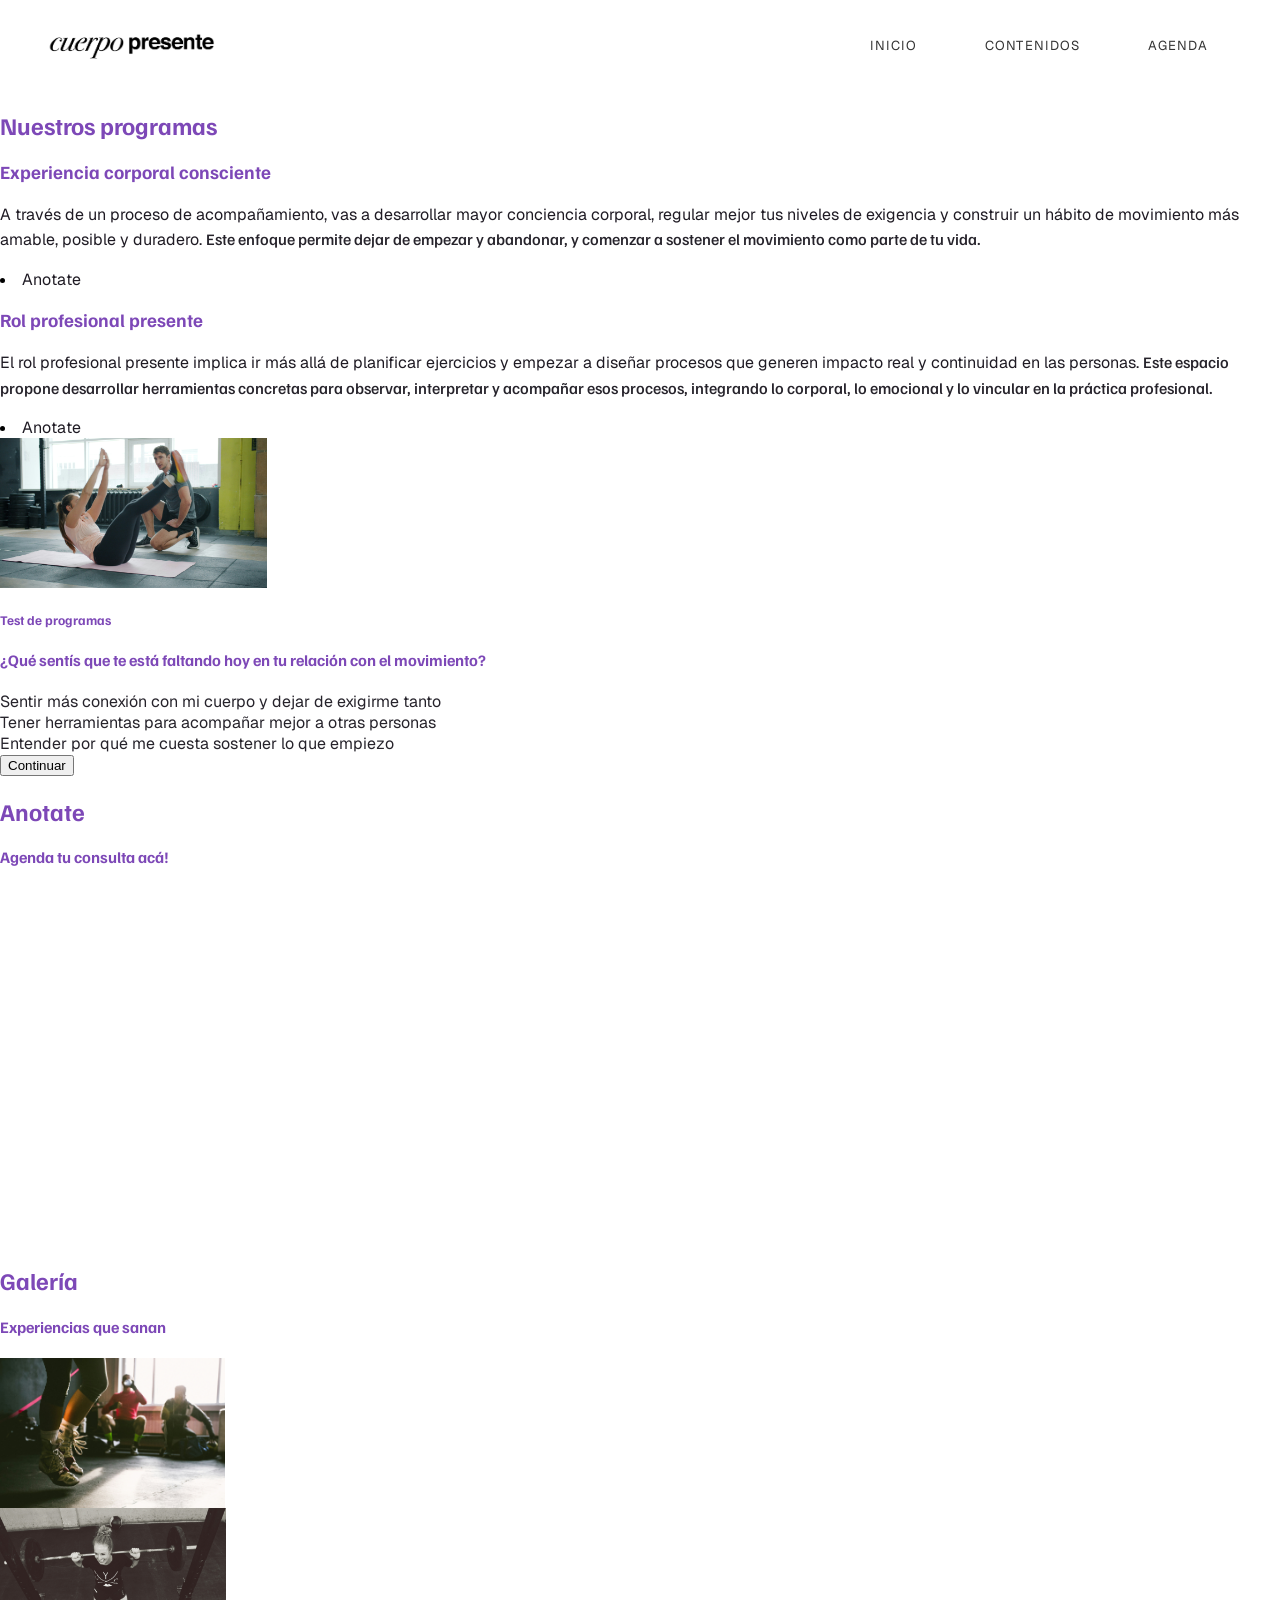
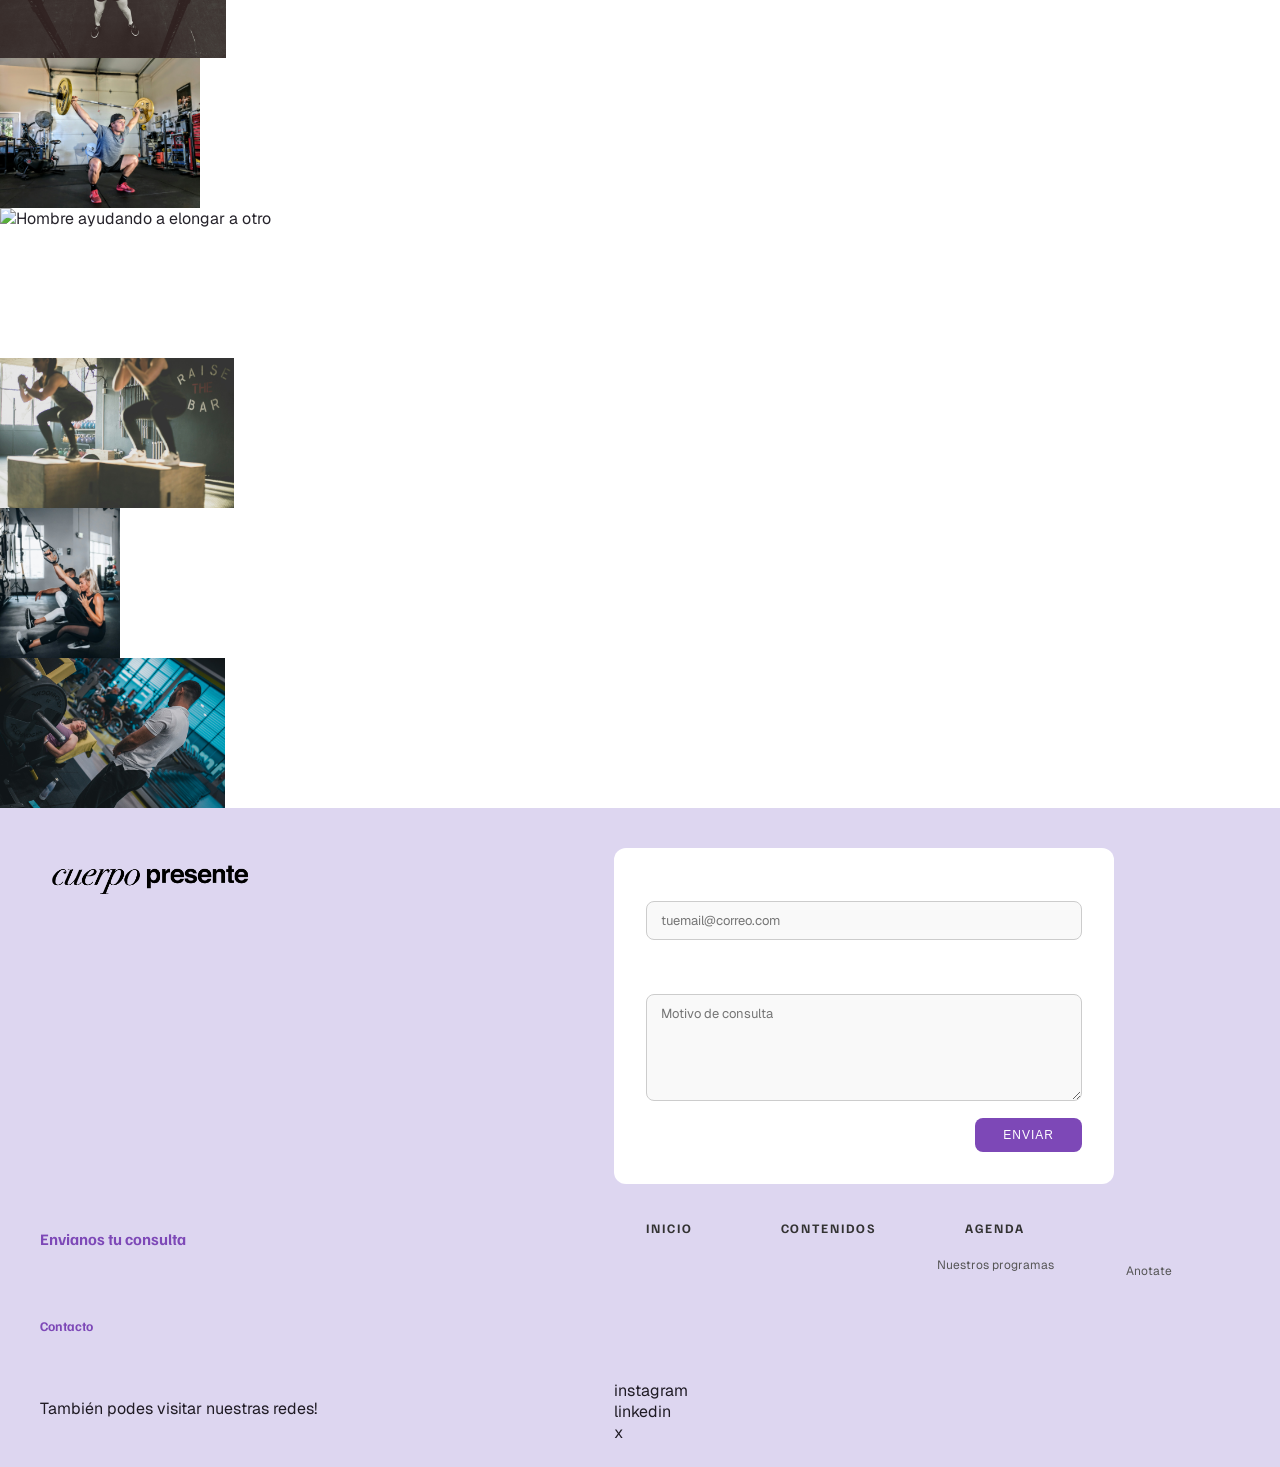
==== agenda/indexagenda.html @ 2f10126d "Update indexagenda.html" ====
<!DOCTYPE html>
<html lang="es">
 <head>
            <meta charset = "UTF-8">
            <title>cuerpo presente</title>
              <link rel="stylesheet" href="../estilos.css">
              <meta name="viewport" content="width=device-width, initial-scale=1" />
          </head>
<body>
   <header>
                 <div id="logo"> 
              <a href="../index.html"><img src="../img/logocuerpo-01.png" width="auto" height="50"  alt="logo cuerpo presente"> </a>
                   </div>
            <nav>
                <ul>
                <li> <a href= "../index.html"> Inicio </a></li>
                <li> <a href= "../nosotros/indexnosotros.html"> Contenidos</a></li>
                <li><a id="archivocarpeta" href= "indexagenda.html"> Agenda</a></li>
                    </ul>
                </nav> 
    </header> 
    <main>
    
        <section id="programas">
        <h2> Nuestros programas </h2>
        <h3> Experiencia corporal consciente </h3>
 
        <p> A través de un proceso de acompañamiento, vas a desarrollar mayor conciencia corporal, regular mejor tus niveles de exigencia y construir un hábito de movimiento más amable, posible y duradero.
         <strong> Este enfoque permite dejar de empezar y abandonar, y comenzar a sostener el movimiento como parte de tu vida.</strong></p>
          <li> <a href="#anotate"> Anotate </a></li>
        </section>
        <h3> Rol profesional presente</h3>
        <p> El rol profesional presente implica ir más allá de planificar ejercicios y empezar a diseñar procesos que generen impacto real y continuidad en las personas. <strong> Este espacio propone desarrollar herramientas concretas para observar, interpretar y acompañar esos procesos, integrando lo corporal, lo emocional y lo vincular en la práctica profesional.</strong>
        </p>
        <section>
          <li> <a href="#anotate"> Anotate</a></li>
        </section>
     
      <img src="../img/vitaly-gariev-TbcntdBk5b8-unsplash.jpg" width="auto" height="150" alt="imagen mujer haciendo ejercicio con un coach personal">
      
<h5> Test de programas</h5>
   
  <h4 id="pregunta"> ¿Qué sentís que te está faltando hoy en tu relación con el movimiento?  </h4>
  <div id="opciones">
   <ul>
     <li> Sentir más conexión con mi cuerpo y dejar de exigirme tanto </li>
     <li> Tener herramientas para acompañar mejor a otras personas </li>
     <li> Entender por qué me cuesta sostener lo que empiezo </li>
    </ul>
    <button id="btn" submit="siguiente()"> Continuar </button>
  </div>

     <div id="anotate">
     <h2> Anotate </h2> 
     <h4> Agenda tu consulta acá! </h4>
      <iframe data-testid="embed-iframe" style="border-radius:12px" src="https://calendly.com/juliana-bernaschina-comunidad/30min" width="100%" height="352" frameBorder="0" allowfullscreen="" allow="autoplay; clipboard-write; encrypted-media; fullscreen; picture-in-picture" loading="lazy"></iframe>
   </section>
      <h2> Galería</h2>
      <h4> Experiencias que sanan </h4>
     <ul>
    <li>  <img src="../img/dylan-nolte-ITDjGji__6Y-unsplash.jpg" width="auto" height="150" alt ="Persona saltando la soga"> </li>
     <li> <img src="../img/lucy-dunne-XqAhTH3EBnw-unsplash.jpg" width="auto" height="150" alt ="Mujer contenta levantando peso"></li>
     <li> <img src="../img/sam-sabourin-PiFA6HIAfBA-unsplash.jpg" width="auto" height="150" alt ="Hombre haciendo sentadilla con barra"></li>
     <li> <img src="../img/annie-spratt-bbbbAoa8lHY-unsplash.jpg" width="auto" height="150" alt ="Hombre ayudando a elongar a otro"></li>
     <li> <img src="../img/WhatsApp Image 2026-03-31 at 18.17.50.jpeg" width="auto" height="150" alt ="Dos personas haciendo sentadilla"></li>
     <li> <img src="../img/WhatsApp Image 2026-03-31 at 18.17.51.jpeg" width="auto" height="150" alt ="Dos personas haciendo sentadilla a una pierna"></li>
     <li> <img src="../img/WhatsApp Image 2026-03-31 at 18.18.43.jpeg" width="auto" height="150" alt ="Entrenador hablando con persona mientras entrena"></li>
     </ul>
     </main>
    <footer>

   <a href="../index.html">  <img src="../img/logocuerpo-01.png" width="auto" height="150" alt="logo"> </a>
            <h4> Envianos tu consulta</h4>
         <form action="https://formspree.io/f/{YOUR_FORM_ID}" method="POST" novalidate>
  <label for="email"></label> <br>
  <input type="email" id="email" name="email" placeholder="tuemail@correo.com" required><br><br>

  <label for="message"></label> <br>
  <textarea id="message" name="message" rows="5" placeholder="Motivo de consulta" required></textarea>

  <button type="submit">Enviar</button>
</form>
            <h5> Contacto</h5> <p> También podes visitar nuestras redes!</p>
         <ul> 
         <li> <a href="https://www.instagram.com/cuerpopresente_/" target="_blank"> instagram </a></li>
         <li> <a href="https://www.instagram.com/cuerpopresente_/" target="_blank"> linkedin </a></li>
         <li> <a href="https://www.instagram.com/cuerpopresente_/" target="_blank"> x </a></li>
         </ul>
         <nav id="footer">
            <ul> 
                <li> <a href="../index.html"> Inicio </a>
                </li>
                <li><a href="../nosotros/indexnosotros.html"> Contenidos  </a>
              </li>
                 <li> <a href="indexagenda.html"> Agenda </a>
                <ul> 
                    <li><a href="#programas">  Nuestros programas </li>
                    <li> <a href="#anotate">  Anotate  </li>
                </ul></li>
            </ul>
          </nav>
        </footer>        
</body>
</html>
---- estilos.css ----
/* fuentes */
@import url('https://fonts.googleapis.com/css2?family=Familjen+Grotesk:ital,wght@0,400..700;1,400..700&family=Geist:wght@100..900&display=swap');
 
/* ============================================
   ESTILOS BASE (se aplican a todas las pantallas)
============================================ */
* {
    box-sizing: border-box;
}
 
body {
    margin: 0;
    padding: 0;
    font-family: "Geist", sans-serif;
}
 
p {
    color: rgb(31, 27, 36);
    font-family: "Geist", sans-serif;
    line-height: 1.6;
}
 
a {
    color: rgb(31, 27, 36);
    text-decoration: none;
    font-family: "Geist", sans-serif;
}
 
ul {
    color: rgb(38, 35, 43);
    list-style: none;
    padding: 0;
    margin: 0;
}
 
h1, h2, h3, h4, h5, h6 {
    color: rgb(125, 72, 183);
    font-family: "Familjen Grotesk", sans-serif;
}
 
em {
    font-style: normal;
    box-shadow: inset 0 -0.5em 0 0 rgba(139, 238, 179, 1);
}
 
strong {
    font-weight: 500;
    font-family: "Familjen Grotesk", sans-serif;
    color: rgb(38, 35, 43);
}
 
.destacado {
    font-style: oblique;
}
 
.subrayado {
    box-shadow: inset 0 -0.5em 0 0 rgba(139, 238, 179, 1);
}
 
img {
    max-width: 100%;
    display: block;
}
 
/* ============================================
   HEADER (mobile / base)
============================================ */
header {
    display: flex;
    align-items: center;
    justify-content: space-between;
    padding: 16px 20px;
    background: #fff;
}
 
#logo {
    display: flex;
    align-items: center;
}
 
#logo img {
    height: 40px;
    width: auto;
}
 
nav ul {
    display: flex;
    list-style: none;
    margin: 0;
    padding: 0;
    gap: 4px;
}
 
nav ul li a {
    display: block;
    padding: 10px 14px;
    font-size: 12px;
    letter-spacing: 0.08em;
    text-transform: uppercase;
    color: #333;
    white-space: nowrap;
}
 
nav ul li a:hover {
    color: #666;
}
 nav ul li a.actual {
    background-color: rgba(139, 238, 197, 1);
    border-radius: 8px;
    color: #054035;
    font-weight: 500;
}
 
/* ============================================
   HOME (mobile / base)
============================================ */
 
/* Movimiento consciente */
#movimiento h1 {
    background-color: #ddd6f0;
    color: #927aaa;
    font-size: 28px;
    font-weight: 900;
    text-transform: uppercase;
    margin: 0;
    padding: 16px 20px;
    line-height: 1;
}
 
.mov-contenido {
    display: flex;
    flex-direction: column;
}
 
#imagenmov {
    width: 100%;
    height: auto;
    object-fit: cover;
    filter: grayscale(100%);
}
 
.mov-texto {
    padding: 24px 20px;
    display: flex;
    flex-direction: column;
    justify-content: center;
    gap: 12px;
}
 
#movimiento h2 {
    font-size: 18px;
    font-weight: 900;
    text-transform: uppercase;
    margin: 0;
    color: #1a1a1a;
}
 
#movimiento em {
    box-shadow: inset 0 -0.5em 0 0 #8beec5;
}
 
#movimiento a {
    display: inline-block;
    background-color: #7de8c8;
    color: #000;
    font-size: 12px;
    text-transform: uppercase;
    padding: 12px 24px;
    border-radius: 12px;
    align-self: flex-start;
    letter-spacing: 0.08em;
}
 
/* Nuestros enfoques */
#nuestros {
    background-color: #d8d0e8;
}
 
#nuestros h2 {
    background-color: #c2ecd9;
    color: #5abf9a;
    font-size: 32px;
    font-weight: 900;
    text-transform: uppercase;
    margin: 0;
    padding: 14px 20px;
    line-height: 1;
}
 
.enfoque {
    padding: 20px;
}
 
.enfoque h3 {
    font-size: 18px;
    font-weight: 900;
    text-transform: uppercase;
    color: #111;
    margin: 0 0 12px;
}
 
.enfoque p {
    font-size: 14px;
    color: #222;
    margin: 0;
    line-height: 1.6;
}
 
#nuestros em {
    box-shadow: inset 0 -0.5em 0 0 rgba(139, 238, 179, 1);
}
 
/* Recursos */
#recursos {
    background-color: #dff0e8;
    padding: 0;
}
 
.recursos-lista {
    padding: 24px 20px;
}
 
#recursos h2 {
    color: #5abf9a;
    font-size: 28px;
    font-weight: 900;
    text-transform: uppercase;
    margin: 0 0 16px;
}
 
.recurso-item {
    padding: 12px 0;
    border-top: 1px solid #b8d9cb;
}
 
.recurso-item:first-of-type {
    border-top: none;
}
 
.recurso-item h3 {
    font-weight: 900;
    text-transform: uppercase;
    font-size: 14px;
    color: #111;
    margin: 0 0 6px;
}
 
.recurso-item p {
    font-size: 13px;
    color: #333;
    margin: 0;
    line-height: 1.5;
}
 
#recursos a {
    display: block;
    text-align: center;
    padding: 12px 20px;
    border: 2px solid #333;
    color: #333;
    font-weight: bold;
    font-size: 12px;
    letter-spacing: 0.08em;
    text-transform: uppercase;
    margin-top: 20px;
    background: #fff;
    border-radius: 4px;
}
 
#recursosimagen {
    width: 100%;
    height: 250px;
    object-fit: cover;
    filter: grayscale(100%);
}
 
/* Testimonios */
#testimonios {
    background-color: #ddd6f0;
    padding: 28px 20px;
    display: flex;
    flex-direction: column;
    gap: 14px;
}
 
#testimonios h2 {
    font-size: 24px;
    font-weight: 900;
    color: #6b5fa6;
    margin: 0;
    text-transform: uppercase;
}
 
.testimonios-intro {
    color: #666;
    margin: 0 0 12px;
    font-size: 14px;
}
 
.testimonio {
    background: #fff;
    border-radius: 16px;
    padding: 22px;
}
 
.testimonio .cita {
    font-size: 14px;
    color: #333;
    margin: 0 0 16px;
}
 
.testimonio img {
    width: auto;
    height: 40px;
    display: inline-block;
    margin-bottom: 6px;
}
 
.testimonio .autor {
    font-size: 13px;
    color: #111;
    font-weight: 600;
    margin: 6px 0 0;
}
 
.testimonio .curso {
    font-size: 12px;
    color: #777;
    margin: 2px 0 0;
}
 
/* Frase */
#frase {
    padding: 50px 24px;
    text-align: center;
    background: #fff;
}
 
#frase p {
    font-size: 18px;
    font-weight: 700;
    font-family: "Familjen Grotesk", sans-serif;
    color: #1a1a1a;
    line-height: 1.4;
    max-width: 700px;
    margin: 0 auto;
    text-transform: uppercase;
}
 
#frase em {
    box-shadow: inset 0 -0.5em 0 0 rgba(139, 238, 197, 1);
}
 
/* ============================================
   NOSOTROS (mobile / base)
============================================ */
 
/* Título */
#titulo {
    background-color: rgba(149, 122, 170, 1);
    padding: 14px 20px;
}
 
#titulo h1 {
    color: rgba(222, 213, 232, 1);
    font-size: 28px;
    font-weight: 900;
    text-transform: uppercase;
    margin: 0;
    line-height: 1;
}
 
/* Entendé */
#entende {
    background-color: rgba(222, 213, 232, 1);
    display: flex;
    flex-direction: column;
}
 
#intro {
    padding: 24px 20px;
    display: flex;
    flex-direction: column;
    gap: 8px;
}
 
#intro h2 {
    color: #927aaa;
    text-transform: uppercase;
    font-size: 20px;
    font-weight: 900;
    margin: 0;
}
 
#intro h3 {
    color: #927aaa;
    text-transform: uppercase;
    font-style: italic;
    font-weight: 400;
    font-size: 14px;
    margin: 0 0 12px;
}
 
#intro p {
    font-size: 13px;
    color: #333;
    line-height: 1.6;
    margin: 0;
}
 
#entende img {
    width: 100%;
    height: 220px;
    object-fit: cover;
    filter: grayscale(100%);
}
 
/* Frase movimiento */
#frasemovimiento {
    padding: 32px 24px;
    text-align: center;
    background: #fff;
}
 
#frasemovimiento p {
    font-size: 16px;
    font-weight: 700;
    font-family: "Familjen Grotesk", sans-serif;
    color: #1a1a1a;
    line-height: 1.4;
    max-width: 700px;
    margin: 0 auto;
    text-transform: uppercase;
}
 
/* Nuestra formación */
#formacion h2 {
    background-color: rgba(146, 202, 183, 1);
    color: rgba(198, 234, 222, 1);
    font-size: 28px;
    font-weight: 900;
    text-transform: uppercase;
    margin: 0;
    padding: 14px 20px;
    line-height: 1;
}
 
.formacion-imagen {
    position: relative;
}
 
.formacion-imagen img {
    width: 100%;
    height: 220px;
    object-fit: cover;
    filter: grayscale(100%);
}
 
.frase-overlay {
    position: absolute;
    bottom: 16px;
    left: 16px;
    right: 16px;
    color: #fff;
    font-size: 13px;
    font-family: "Geist", sans-serif;
    font-weight: 500;
    text-transform: uppercase;
    margin: 0;
}
 
.formacion-cols {
    display: flex;
    flex-direction: column;
}
 
.formacion-cols .col {
    padding: 24px 20px;
    border-bottom: 1px solid #b0a8c4;
}
 
.formacion-cols .col:last-child {
    border-bottom: none;
}
 
.formacion-cols h3 {
    text-transform: uppercase;
    color: #111;
    font-size: 18px;
    font-weight: 900;
    margin: 0 0 12px;
}
 
.formacion-cols p {
    font-size: 13px;
    color: #222;
    margin: 0 0 10px;
    line-height: 1.6;
}
 
/* Contenidos */
#contenidos h2 {
    background-color: #ddd6f0;
    color: #927aaa;
    font-size: 28px;
    font-weight: 900;
    text-transform: uppercase;
    margin: 0;
    padding: 14px 20px;
    line-height: 1;
}
 
.contenidos-row {
    display: flex;
    flex-direction: column;
}
 
.contenidos-row > img {
    width: 100%;
    height: 240px;
    object-fit: cover;
    filter: grayscale(100%);
}
 
.acordeones {
    padding: 16px 20px;
    background: #fff;
}
 
details {
    border-bottom: 1px solid #ddd;
    padding: 16px 0;
}
 
summary {
    font-family: "Familjen Grotesk", sans-serif;
    font-size: 16px;
    font-weight: 700;
    color: #333;
    cursor: pointer;
    list-style: none;
    display: flex;
    justify-content: space-between;
    align-items: center;
    text-transform: none;
}
 
summary::-webkit-details-marker {
    display: none;
}
 
summary::after {
    content: "⌄";
    font-size: 18px;
    color: #999;
    transition: transform 0.2s;
}
 
details[open] summary::after {
    transform: rotate(180deg);
}
 
details > p {
    font-size: 13px;
    color: #555;
    margin: 12px 0 0;
    line-height: 1.6;
}
 
/* Listas y embeds dentro de los acordeones */
.lecturas-list {
    margin: 14px 0 0;
    padding-left: 24px;
    list-style: disc;
}
 
.lecturas-list li {
    color: #333;
    font-size: 14px;
    margin-bottom: 6px;
    font-family: "Geist", sans-serif;
}
 
.videos-list,
.podcast-list {
    margin-top: 14px;
    display: flex;
    flex-direction: column;
    gap: 12px;
}
 
.acordeones iframe {
    width: 100%;
    border: none;
    border-radius: 12px;
    display: block;
}
 
.videos-list iframe {
    aspect-ratio: 16 / 9;
    height: auto;
}
 
.spotify-embed {
    height: 152px;
}
 
/* ============================================
   FOOTER (mobile / base)
============================================ */
footer {
    background-color: #ddd6f0;
    padding: 32px 20px 20px;
}
 
footer > a {
    display: block;
    margin-bottom: 20px;
}
 
footer > a img {
    height: 60px;
    width: auto;
}
 
footer form {
    background: #fff;
    border-radius: 12px;
    padding: 24px;
    margin: 0 0 28px;
}
 
footer form h4 {
    font-family: "Familjen Grotesk", sans-serif;
    font-weight: 700;
    font-size: 13px;
    color: #333;
    margin: 0 0 14px;
    text-transform: uppercase;
    letter-spacing: 0.1em;
}
 
footer input,
footer textarea {
    width: 100%;
    padding: 10px 14px;
    border: 1px solid #ccc;
    border-radius: 8px;
    font-family: "Geist", sans-serif;
    font-size: 13px;
    background: #f9f9f9;
    margin-bottom: 12px;
    box-sizing: border-box;
}
 
footer textarea {
    resize: vertical;
    min-height: 70px;
}
 
footer button {
    background-color: #7d48b7;
    color: #fff;
    border: none;
    border-radius: 8px;
    padding: 10px 28px;
    font-size: 12px;
    cursor: pointer;
    text-transform: uppercase;
    display: block;
    margin: 0 0 0 auto;
    letter-spacing: 0.08em;
}
 
#contacto-redes {
    margin-bottom: 24px;
}
 
#contacto-redes h4 {
    font-family: "Familjen Grotesk", sans-serif;
    font-weight: 700;
    font-size: 14px;
    color: #333;
    margin: 0 0 6px;
}
 
#contacto-redes p {
    font-size: 12px;
    color: #555;
    margin: 0 0 12px;
}
 
#contacto-redes ul {
    display: flex;
    gap: 14px;
    padding: 0;
    margin: 0;
}
 
#contacto-redes ul li a {
    font-size: 12px;
    color: #555;
}
 
/* Footer nav */
#footer {
    background-color: transparent;
    border-top: 1px solid #c8bfe0;
    padding-top: 20px;
}
 
#footer > ul {
    display: flex;
    flex-direction: column;
    gap: 14px;
    padding: 0;
    margin: 0;
}
 
#footer > ul > li > a {
    font-family: "Familjen Grotesk", sans-serif;
    font-size: 13px;
    font-weight: 700;
    text-transform: uppercase;
    letter-spacing: 0.1em;
    color: #333;
    display: block;
    margin-bottom: 6px;
}
 
#footer > ul > li > ul {
    padding: 0 0 0 4px;
    margin: 0;
}
 
#footer > ul > li > ul > li > a {
    font-size: 12px;
    color: #555;
    display: block;
    padding: 3px 0;
    text-transform: none;
    letter-spacing: normal;
    font-weight: 400;
}
 
/* ============================================
   ESTILOS DESKTOP (>= 760px)
   Solo overrides — todo lo de arriba sigue valiendo
============================================ */
@media (min-width: 760px) {
 
    /* Header desktop */
    header {
        padding: 20px 40px;
    }
 
    #logo img {
        height: 50px;
    }
 
    nav ul li a {
        padding: 12px 32px;
        font-size: 13px;
    }
 
    /* Movimiento desktop */
    #movimiento h1 {
        font-size: 100px;
        padding: 16px 32px;
    }
 
    .mov-contenido {
        display: grid;
        grid-template-columns: 1fr 1fr;
    }
 
    #imagenmov {
        height: 100%;
        max-height: 600px;
    }
 
    .mov-texto {
        padding: 60px 48px;
        gap: 16px;
    }
 
    #movimiento h2 {
        font-size: 32px;
    }
 
    #movimiento a {
        font-size: 13px;
        padding: 14px 28px;
    }
 
    /* Nuestros enfoques desktop */
    #nuestros {
        display: grid;
        grid-template-columns: 1fr 1fr;
        grid-template-rows: auto 1fr;
    }
 
    #nuestros h2 {
        grid-column: 1 / -1;
        font-size: 100px;
        padding: 16px 32px;
    }
 
    .enfoque {
        padding: 32px;
    }
 
    .enfoque:first-of-type {
        border-right: 1px solid #b0a8c4;
    }
 
    .enfoque h3 {
        font-size: 22px;
    }
 
    /* Recursos desktop */
    #recursos {
        display: grid;
        grid-template-columns: 1fr 1.6fr;
    }
 
    .recursos-lista {
        padding: 28px 32px;
    }
 
    #recursos h2 {
        font-size: 48px;
        margin-bottom: 20px;
    }
 
    .recurso-item {
        padding: 16px 0;
    }
 
    #recursos a {
        display: inline-block;
        padding: 10px 24px;
        margin-top: 24px;
        background: transparent;
    }
 
    #recursosimagen {
        width: 100%;
        height: 100%;
        min-height: 500px;
    }
 
    /* Testimonios desktop */
    #testimonios {
        padding: 40px 32px;
        display: grid;
        grid-template-columns: 1fr 1fr 1fr;
        gap: 16px;
    }
 
    #testimonios h2 {
        grid-column: 1 / -1;
        font-size: 32px;
    }
 
    .testimonios-intro {
        grid-column: 1 / -1;
    }
 
    .testimonio {
        padding: 26px;
    }
 
    /* Frase desktop */
    #frase {
        padding: 80px 40px;
    }
 
    #frase p {
        font-size: 28px;
    }
 
    /* Nosotros - Título desktop */
    #titulo {
        padding: 16px 32px;
    }
 
    #titulo h1 {
        font-size: 100px;
    }
 
    /* Nosotros - Entendé desktop */
    #entende {
        flex-direction: row-reverse;
        align-items: stretch;
    }
 
    #intro {
        flex: 1;
        padding: 48px 40px;
        gap: 12px;
        justify-content: flex-start;
    }
 
    #intro h2 {
        font-size: 32px;
    }
 
    #intro h3 {
        font-size: 18px;
        margin-bottom: 24px;
    }
 
    #intro p {
        font-size: 14px;
    }
 
    #entende img {
        flex: 1;
        height: auto;
        min-height: 400px;
    }
 
    /* Nosotros - Frase movimiento desktop */
    #frasemovimiento {
        padding: 60px 40px;
    }
 
    #frasemovimiento p {
        font-size: 26px;
    }
 
    /* Nosotros - Formación desktop */
    #formacion h2 {
        font-size: 100px;
        padding: 16px 32px;
    }
 
    .formacion-imagen img {
        height: 380px;
    }
 
    .frase-overlay {
        bottom: 32px;
        left: 32px;
        right: auto;
        max-width: 50%;
        font-size: 18px;
    }
 
    .formacion-cols {
        display: grid;
        grid-template-columns: 1fr 1fr;
    }
 
    .formacion-cols .col {
        padding: 32px;
        border-bottom: none;
    }
 
    .formacion-cols .col:first-child {
        border-right: 1px solid #b0a8c4;
    }
 
    .formacion-cols h3 {
        font-size: 22px;
    }
 
    /* Nosotros - Contenidos desktop */
    #contenidos h2 {
        font-size: 100px;
        padding: 16px 32px;
    }
 
    .contenidos-row {
        display: grid;
        grid-template-columns: 1fr 1.4fr;
    }
 
    .contenidos-row > img {
        height: 100%;
        min-height: 500px;
    }
 
    .acordeones {
        padding: 32px;
    }
 
    summary {
        font-size: 22px;
    }
 
    /* Footer desktop */
    footer {
        padding: 40px 40px 24px;
        display: grid;
        grid-template-columns: 1fr 1fr;
        grid-template-areas:
            "logo  form"
            "redes nav"
            "redes nav";
        gap: 24px 40px;
    }
 
    footer > a {
        grid-area: logo;
        margin-bottom: 0;
    }
 
    footer form {
        grid-area: form;
        max-width: 500px;
        margin: 0;
        padding: 32px;
    }
 
    #contacto-redes {
        grid-area: redes;
        margin-bottom: 0;
    }
 
    #footer {
        grid-area: nav;
        border-top: none;
        padding-top: 0;
    }
 
    #footer > ul {
        display: grid;
        grid-template-columns: 1fr 1fr 1fr;
        gap: 24px;
    }
 
    #footer > ul > li > a {
        font-size: 13px;
        letter-spacing: 0.15em;
    }
}
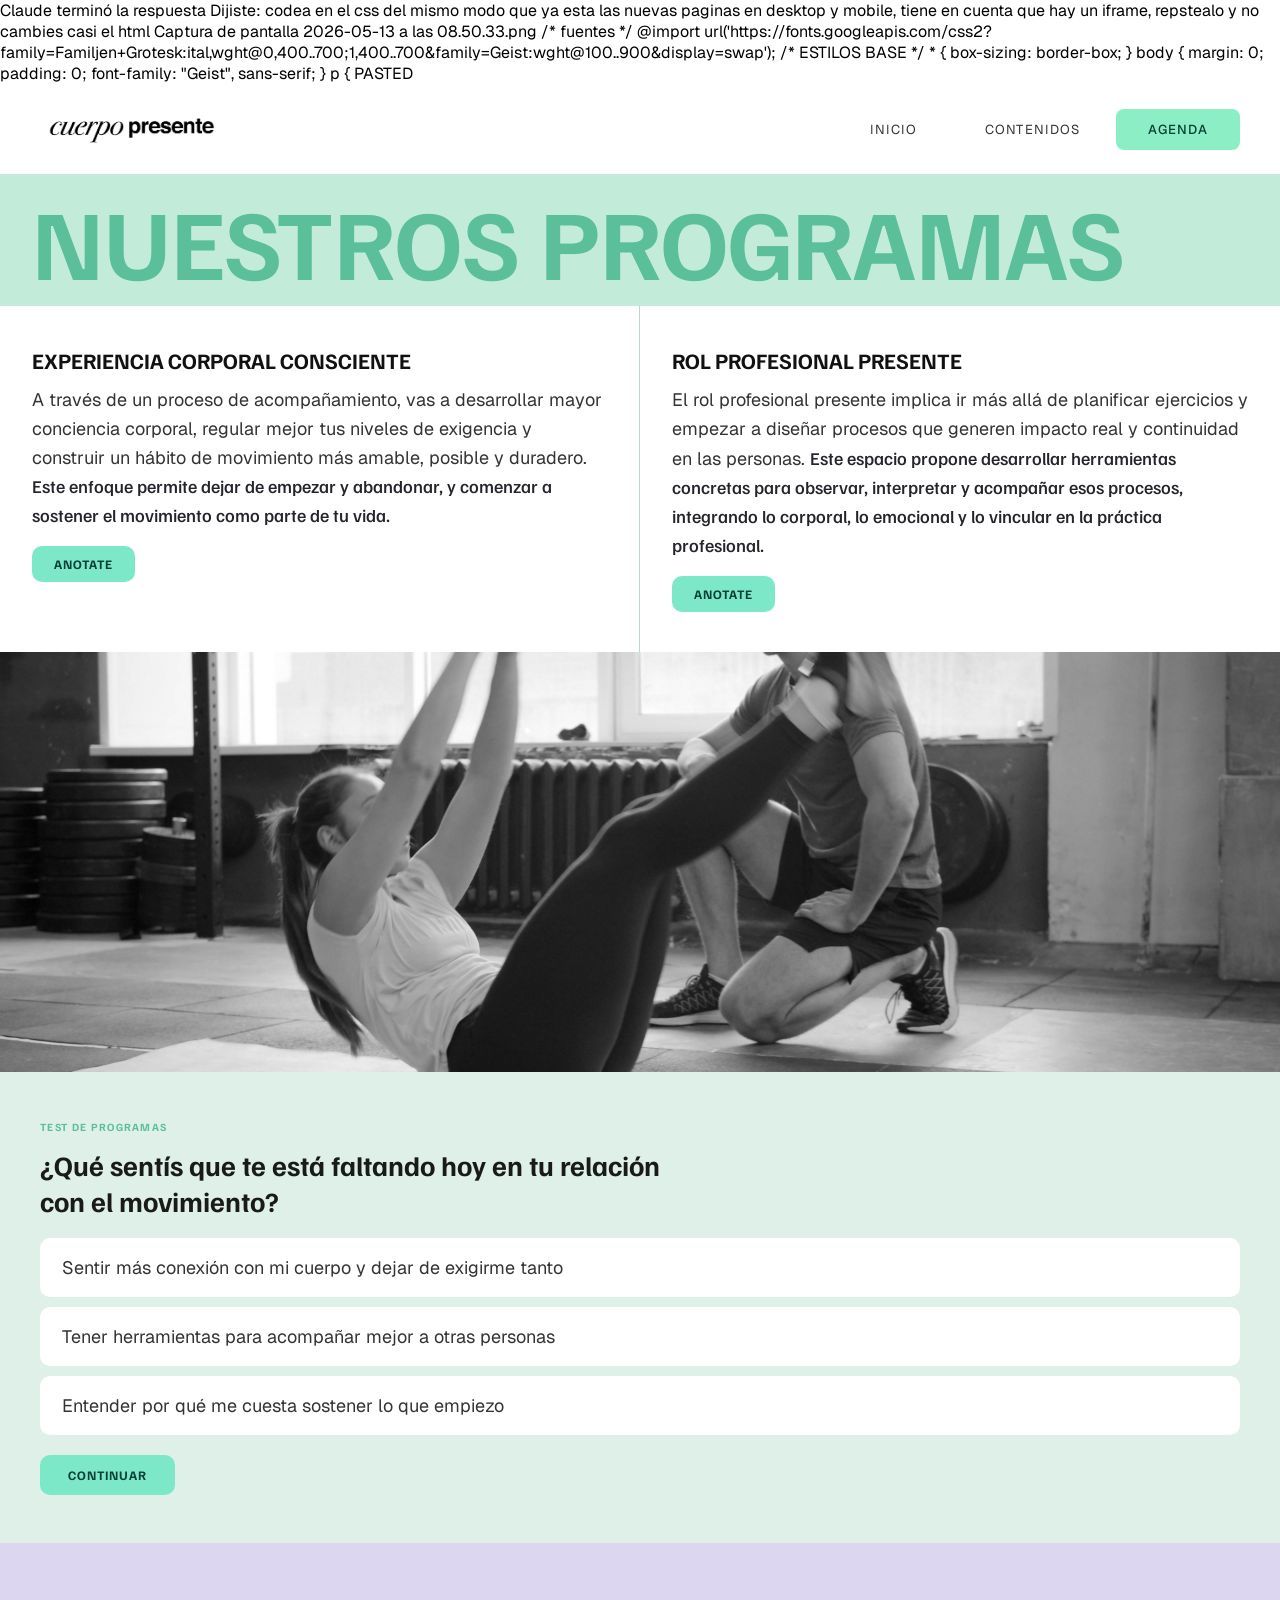
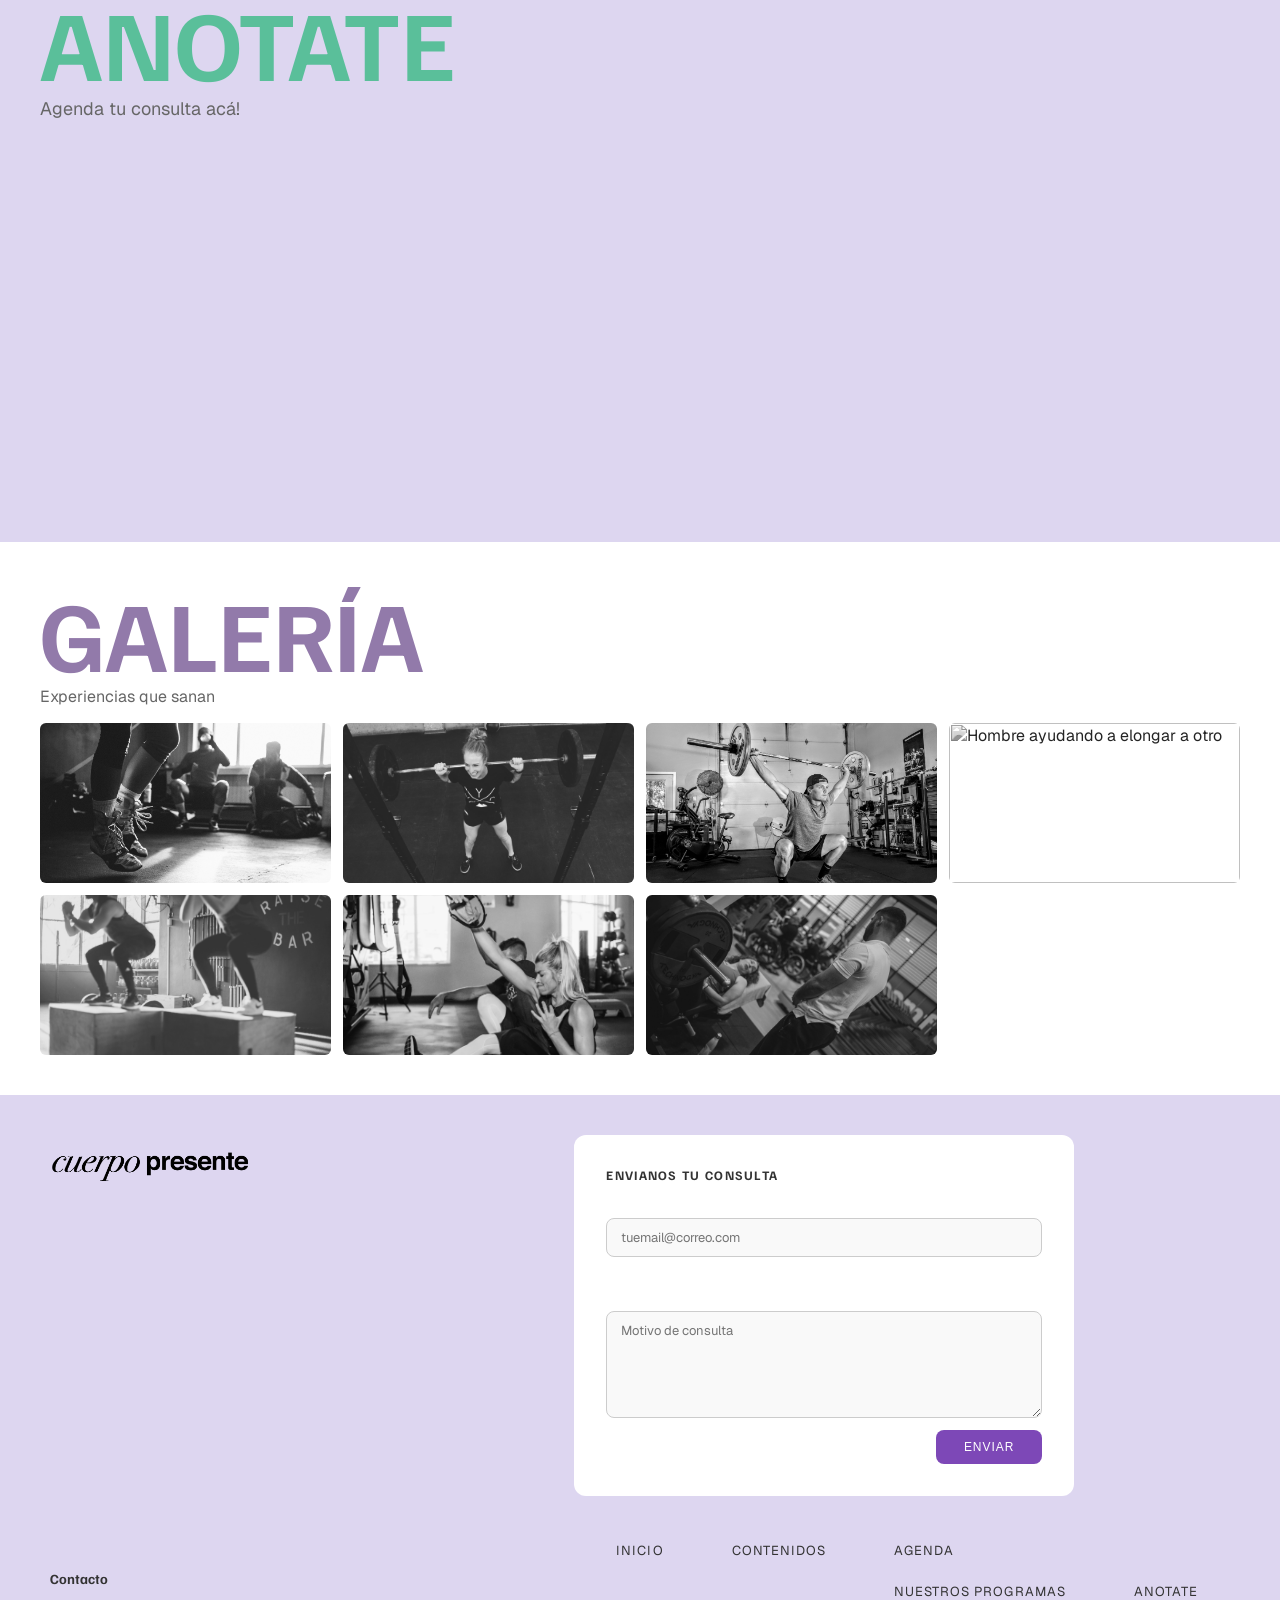
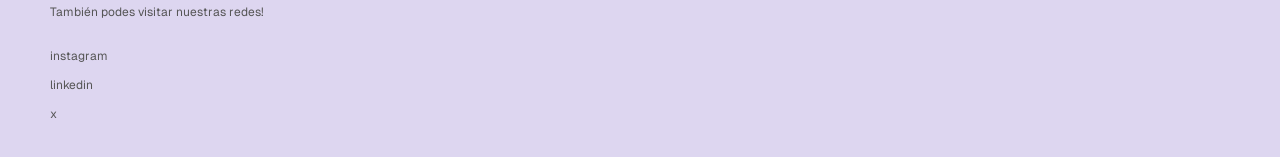
==== commit 93a7c0ee: "html" ====
--- a/agenda/indexagenda.html
+++ b/agenda/indexagenda.html
@@ -1,3 +1,55 @@
+
+Claude terminó la respuesta
+Dijiste: codea en el css del mismo modo que ya esta las nuevas paginas en desktop y mobile, tiene en cuenta que hay un iframe, repstealo y no cambies casi el html
+Captura de pantalla 2026-05-13 a las 08.50.33.png
+
+/* fuentes */ @import url('https://fonts.googleapis.com/css2?family=Familjen+Grotesk:ital,wght@0,400..700;1,400..700&family=Geist:wght@100..900&display=swap'); /* ESTILOS BASE */ * { box-sizing: border-box; } body { margin: 0; padding: 0; font-family: "Geist", sans-serif; } p {
+PASTED
+
+<!DOCTYPE html> <html lang="es"> <head> <meta charset = "UTF-8"> <title>cuerpo presente</title> <link rel="stylesheet" href="../estilos.css"> <meta name="viewport" content="width=device-width, initial-scale=1" /> </head> <body> <heade
+PASTED
+codea en el css del mismo modo que ya esta las nuevas paginas en desktop y mobile, tiene en cuenta que hay un iframe, repstealo y no cambies casi el html
+8:53 a.m.
+Claude respondió: Analicé bien el diseño.
+
+Analizó diseño responsive, estructuró componentes y planificó CSS minimalista
+Analizó diseño responsive, estructuró componentes y planificó CSS minimalista
+Analicé bien el diseño. Veo los patrones: título en mint, cards de programas en 2 columnas desktop, sección test en verde, Anotate en lila, galería en 3/4 columnas. Voy a agregar el CSS siguiendo exactamente el sistema ya existente, con cambios mínimos al HTML (solo 4 wrappers para habilitar el grid y los fondos).
+
+Deliberó sobre crear archivos CSS y HTML completos con estilos responsivos
+Deliberó sobre crear archivos CSS y HTML completos con estilos responsivos
+Voy a crear el CSS con las adiciones y el HTML con los wrappers mínimos.
+
+Preparó modificaciones HTML mínimas con envoltorios adicionales
+Preparó modificaciones HTML mínimas con envoltorios adicionales
+Qué hice y por qué:
+CSS (agenda-css-additions.css) — pegalo al final de estilos.css. El bloque @media de adentro lo fusionás con el que ya tenés. Sigue exactamente el mismo sistema:
+#programas h2 → mismo patrón que #nuestros h2 (mint bg / teal text, 55px mobile → 100px desktop)
+.programas-cards → flex-direction: column mobile, grid 1fr 1fr desktop, igual que .formacion-cols
+#test → fondo 
+#dff0e8 igual que #recursos
+#anotate h2 → 55px/100px, color 
+#5abf9a, igual que todos los títulos de sección
+#galeria → fondo blanco, 
+#927aaa para el h2, .galeria-grid en 3 cols mobile / 4 cols desktop
+HTML (indexagenda.html) — 4 cambios mínimos:
+class="actual" en el link de Agenda (nav activo, como en las otras páginas)
+div.programas-cards + div.programa-card → envuelve las dos tarjetas para habilitar el grid
+section#test → envuelve el quiz para darle fondo y padding
+section#galeria + class="galeria-grid" en la ul → habilita el grid de imágenes
+
+Agenda css additions
+Código · CSS 
+
+Indexagenda
+Código · HTML 
+
+
+
+Claude es IA y puede cometer errores. Por favor, verifica nuevamente las respuestas.
+Indexagenda · HTML
+Copiar
+
 <!DOCTYPE html>
 <html lang="es">
  <head>
@@ -15,7 +67,7 @@
                 <ul>
                 <li> <a href= "../index.html"> Inicio </a></li>
                 <li> <a href= "../nosotros/indexnosotros.html"> Contenidos</a></li>
-                <li><a id="archivocarpeta" href= "indexagenda.html"> Agenda</a></li>
+                <li><a class="actual" href= "indexagenda.html"> Agenda</a></li>
                     </ul>
                 </nav> 
     </header> 
@@ -23,70 +75,87 @@
     
         <section id="programas">
         <h2> Nuestros programas </h2>
-        <h3> Experiencia corporal consciente </h3>
  
-        <p> A través de un proceso de acompañamiento, vas a desarrollar mayor conciencia corporal, regular mejor tus niveles de exigencia y construir un hábito de movimiento más amable, posible y duradero.
-         <strong> Este enfoque permite dejar de empezar y abandonar, y comenzar a sostener el movimiento como parte de tu vida.</strong></p>
-          <li> <a href="#anotate"> Anotate </a></li>
+        <!-- WRAPPER MÍNIMO: permite el grid de 2 cols en desktop -->
+        <div class="programas-cards">
+ 
+          <div class="programa-card">
+            <h3> Experiencia corporal consciente </h3>
+            <p> A través de un proceso de acompañamiento, vas a desarrollar mayor conciencia corporal, regular mejor tus niveles de exigencia y construir un hábito de movimiento más amable, posible y duradero.
+             <strong> Este enfoque permite dejar de empezar y abandonar, y comenzar a sostener el movimiento como parte de tu vida.</strong></p>
+            <a href="#anotate"> Anotate </a>
+          </div>
+ 
+          <div class="programa-card">
+            <h3> Rol profesional presente</h3>
+            <p> El rol profesional presente implica ir más allá de planificar ejercicios y empezar a diseñar procesos que generen impacto real y continuidad en las personas. <strong> Este espacio propone desarrollar herramientas concretas para observar, interpretar y acompañar esos procesos, integrando lo corporal, lo emocional y lo vincular en la práctica profesional.</strong></p>
+            <a href="#anotate"> Anotate</a>
+          </div>
+ 
+        </div>
         </section>
-        <h3> Rol profesional presente</h3>
-        <p> El rol profesional presente implica ir más allá de planificar ejercicios y empezar a diseñar procesos que generen impacto real y continuidad en las personas. <strong> Este espacio propone desarrollar herramientas concretas para observar, interpretar y acompañar esos procesos, integrando lo corporal, lo emocional y lo vincular en la práctica profesional.</strong>
-        </p>
-        <section>
-          <li> <a href="#anotate"> Anotate</a></li>
-        </section>
-     
-      <img src="../img/vitaly-gariev-TbcntdBk5b8-unsplash.jpg" width="auto" height="150" alt="imagen mujer haciendo ejercicio con un coach personal">
+ 
+      <img id="agendaimagen" src="../img/vitaly-gariev-TbcntdBk5b8-unsplash.jpg" alt="imagen mujer haciendo ejercicio con un coach personal">
       
-<h5> Test de programas</h5>
-   
-  <h4 id="pregunta"> ¿Qué sentís que te está faltando hoy en tu relación con el movimiento?  </h4>
-  <div id="opciones">
-   <ul>
-     <li> Sentir más conexión con mi cuerpo y dejar de exigirme tanto </li>
-     <li> Tener herramientas para acompañar mejor a otras personas </li>
-     <li> Entender por qué me cuesta sostener lo que empiezo </li>
-    </ul>
-    <button id="btn" submit="siguiente()"> Continuar </button>
-  </div>
-
+      <!-- WRAPPER MÍNIMO: permite el fondo y el padding de la sección test -->
+      <section id="test">
+        <h5> Test de programas</h5>
+        <h4 id="pregunta"> ¿Qué sentís que te está faltando hoy en tu relación con el movimiento?  </h4>
+        <div id="opciones">
+         <ul>
+           <li> Sentir más conexión con mi cuerpo y dejar de exigirme tanto </li>
+           <li> Tener herramientas para acompañar mejor a otras personas </li>
+           <li> Entender por qué me cuesta sostener lo que empiezo </li>
+          </ul>
+          <button id="btn" onclick="siguiente()"> Continuar </button>
+        </div>
+      </section>
+ 
      <div id="anotate">
-     <h2> Anotate </h2> 
-     <h4> Agenda tu consulta acá! </h4>
-      <iframe data-testid="embed-iframe" style="border-radius:12px" src="https://calendly.com/juliana-bernaschina-comunidad/30min" width="100%" height="352" frameBorder="0" allowfullscreen="" allow="autoplay; clipboard-write; encrypted-media; fullscreen; picture-in-picture" loading="lazy"></iframe>
-   </section>
-      <h2> Galería</h2>
-      <h4> Experiencias que sanan </h4>
-     <ul>
-    <li>  <img src="../img/dylan-nolte-ITDjGji__6Y-unsplash.jpg" width="auto" height="150" alt ="Persona saltando la soga"> </li>
-     <li> <img src="../img/lucy-dunne-XqAhTH3EBnw-unsplash.jpg" width="auto" height="150" alt ="Mujer contenta levantando peso"></li>
-     <li> <img src="../img/sam-sabourin-PiFA6HIAfBA-unsplash.jpg" width="auto" height="150" alt ="Hombre haciendo sentadilla con barra"></li>
-     <li> <img src="../img/annie-spratt-bbbbAoa8lHY-unsplash.jpg" width="auto" height="150" alt ="Hombre ayudando a elongar a otro"></li>
-     <li> <img src="../img/WhatsApp Image 2026-03-31 at 18.17.50.jpeg" width="auto" height="150" alt ="Dos personas haciendo sentadilla"></li>
-     <li> <img src="../img/WhatsApp Image 2026-03-31 at 18.17.51.jpeg" width="auto" height="150" alt ="Dos personas haciendo sentadilla a una pierna"></li>
-     <li> <img src="../img/WhatsApp Image 2026-03-31 at 18.18.43.jpeg" width="auto" height="150" alt ="Entrenador hablando con persona mientras entrena"></li>
-     </ul>
+       <h2> Anotate </h2> 
+       <h4> Agenda tu consulta acá! </h4>
+       <iframe data-testid="embed-iframe" style="border-radius:12px" src="https://calendly.com/juliana-bernaschina-comunidad/30min" width="100%" height="352" frameBorder="0" allowfullscreen="" allow="autoplay; clipboard-write; encrypted-media; fullscreen; picture-in-picture" loading="lazy"></iframe>
+     </div>
+ 
+      <!-- WRAPPER MÍNIMO: permite el fondo y el grid de la galería -->
+      <section id="galeria">
+        <h2> Galería</h2>
+        <h4> Experiencias que sanan </h4>
+        <ul class="galeria-grid">
+          <li>  <img src="../img/dylan-nolte-ITDjGji__6Y-unsplash.jpg" alt ="Persona saltando la soga"> </li>
+          <li> <img src="../img/lucy-dunne-XqAhTH3EBnw-unsplash.jpg" alt ="Mujer contenta levantando peso"></li>
+          <li> <img src="../img/sam-sabourin-PiFA6HIAfBA-unsplash.jpg" alt ="Hombre haciendo sentadilla con barra"></li>
+          <li> <img src="../img/annie-spratt-bbbbAoa8lHY-unsplash.jpg" alt ="Hombre ayudando a elongar a otro"></li>
+          <li> <img src="../img/WhatsApp Image 2026-03-31 at 18.17.50.jpeg" alt ="Dos personas haciendo sentadilla"></li>
+          <li> <img src="../img/WhatsApp Image 2026-03-31 at 18.17.51.jpeg" alt ="Dos personas haciendo sentadilla a una pierna"></li>
+          <li> <img src="../img/WhatsApp Image 2026-03-31 at 18.18.43.jpeg" alt ="Entrenador hablando con persona mientras entrena"></li>
+        </ul>
+      </section>
+ 
      </main>
     <footer>
-
+ 
    <a href="../index.html">  <img src="../img/logocuerpo-01.png" width="auto" height="150" alt="logo"> </a>
-            <h4> Envianos tu consulta</h4>
-         <form action="https://formspree.io/f/{YOUR_FORM_ID}" method="POST" novalidate>
+            <form action="https://formspree.io/f/{YOUR_FORM_ID}" method="POST" novalidate>
+              <h4> Envianos tu consulta</h4>
   <label for="email"></label> <br>
   <input type="email" id="email" name="email" placeholder="tuemail@correo.com" required><br><br>
-
+ 
   <label for="message"></label> <br>
   <textarea id="message" name="message" rows="5" placeholder="Motivo de consulta" required></textarea>
-
+ 
   <button type="submit">Enviar</button>
 </form>
-            <h5> Contacto</h5> <p> También podes visitar nuestras redes!</p>
+            <div id="contacto-redes">
+            <h4> Contacto</h4> <p> También podes visitar nuestras redes!</p>
          <ul> 
          <li> <a href="https://www.instagram.com/cuerpopresente_/" target="_blank"> instagram </a></li>
          <li> <a href="https://www.instagram.com/cuerpopresente_/" target="_blank"> linkedin </a></li>
          <li> <a href="https://www.instagram.com/cuerpopresente_/" target="_blank"> x </a></li>
          </ul>
+         </div>
          <nav id="footer">
+         <div id="foot">
             <ul> 
                 <li> <a href="../index.html"> Inicio </a>
                 </li>
@@ -94,11 +163,12 @@
               </li>
                  <li> <a href="indexagenda.html"> Agenda </a>
                 <ul> 
-                    <li><a href="#programas">  Nuestros programas </li>
-                    <li> <a href="#anotate">  Anotate  </li>
+                    <li><a href="#programas">  Nuestros programas </a></li>
+                    <li> <a href="#anotate">  Anotate </a></li>
                 </ul></li>
             </ul>
+         </div>
           </nav>
         </footer>        
 </body>
-</html>
+</html>
--- a/estilos.css
+++ b/estilos.css
@@ -1,9 +1,7 @@
 /* fuentes */
 @import url('https://fonts.googleapis.com/css2?family=Familjen+Grotesk:ital,wght@0,400..700;1,400..700&family=Geist:wght@100..900&display=swap');
  
-/* ============================================
-   ESTILOS BASE (se aplican a todas las pantallas)
-============================================ */
+/* ESTILOS BASE */
 * {
     box-sizing: border-box;
 }
@@ -18,6 +16,7 @@
     color: rgb(31, 27, 36);
     font-family: "Geist", sans-serif;
     line-height: 1.6;
+     font-size: 18px
 }
  
 a {
@@ -62,9 +61,7 @@
     display: block;
 }
  
-/* ============================================
-   HEADER (mobile / base)
-============================================ */
+/* HEADER mobile*/
 header {
     display: flex;
     align-items: center;
@@ -111,19 +108,18 @@
     font-weight: 500;
 }
  
-/* ============================================
-   HOME (mobile / base)
-============================================ */
+/* HOME mobile */
  
 /* Movimiento consciente */
 #movimiento h1 {
     background-color: #ddd6f0;
     color: #927aaa;
-    font-size: 28px;
+    font-size: 55px;
     font-weight: 900;
     text-transform: uppercase;
     margin: 0;
     padding: 16px 20px;
+    text-align: center;
     line-height: 1;
 }
  
@@ -146,9 +142,13 @@
     justify-content: center;
     gap: 12px;
 }
+
+.mov-texto {
+    font-size:20;
+ }
  
 #movimiento h2 {
-    font-size: 18px;
+    font-size: 35px;
     font-weight: 900;
     text-transform: uppercase;
     margin: 0;
@@ -163,7 +163,7 @@
     display: inline-block;
     background-color: #7de8c8;
     color: #000;
-    font-size: 12px;
+    font-size: 20px;
     text-transform: uppercase;
     padding: 12px 24px;
     border-radius: 12px;
@@ -179,20 +179,22 @@
 #nuestros h2 {
     background-color: #c2ecd9;
     color: #5abf9a;
-    font-size: 32px;
+    font-size: 55px;
     font-weight: 900;
     text-transform: uppercase;
     margin: 0;
     padding: 14px 20px;
     line-height: 1;
+    text-align: center;
 }
  
 .enfoque {
     padding: 20px;
+ padding-top: 30px
 }
  
 .enfoque h3 {
-    font-size: 18px;
+    font-size: 35px;
     font-weight: 900;
     text-transform: uppercase;
     color: #111;
@@ -200,7 +202,7 @@
 }
  
 .enfoque p {
-    font-size: 14px;
+    font-size: 20px;
     color: #222;
     margin: 0;
     line-height: 1.6;
@@ -222,14 +224,14 @@
  
 #recursos h2 {
     color: #5abf9a;
-    font-size: 28px;
+    font-size: 55px;
     font-weight: 900;
     text-transform: uppercase;
     margin: 0 0 16px;
 }
  
 .recurso-item {
-    padding: 12px 0;
+    padding: 20px 10px;
     border-top: 1px solid #b8d9cb;
 }
  
@@ -240,13 +242,13 @@
 .recurso-item h3 {
     font-weight: 900;
     text-transform: uppercase;
-    font-size: 14px;
+    font-size: 35px;
     color: #111;
     margin: 0 0 6px;
 }
  
 .recurso-item p {
-    font-size: 13px;
+    font-size: 20px;
     color: #333;
     margin: 0;
     line-height: 1.5;
@@ -259,7 +261,7 @@
     border: 2px solid #333;
     color: #333;
     font-weight: bold;
-    font-size: 12px;
+    font-size: 20px;
     letter-spacing: 0.08em;
     text-transform: uppercase;
     margin-top: 20px;
@@ -284,7 +286,7 @@
 }
  
 #testimonios h2 {
-    font-size: 24px;
+    font-size: 55px;
     font-weight: 900;
     color: #6b5fa6;
     margin: 0;
@@ -294,7 +296,7 @@
 .testimonios-intro {
     color: #666;
     margin: 0 0 12px;
-    font-size: 14px;
+    font-size: 20px;
 }
  
 .testimonio {
@@ -304,7 +306,7 @@
 }
  
 .testimonio .cita {
-    font-size: 14px;
+    font-size: 20px;
     color: #333;
     margin: 0 0 16px;
 }
@@ -317,14 +319,14 @@
 }
  
 .testimonio .autor {
-    font-size: 13px;
+    font-size: 20px;
     color: #111;
     font-weight: 600;
     margin: 6px 0 0;
 }
  
 .testimonio .curso {
-    font-size: 12px;
+    font-size: 20px;
     color: #777;
     margin: 2px 0 0;
 }
@@ -337,7 +339,7 @@
 }
  
 #frase p {
-    font-size: 18px;
+    font-size: 50px;
     font-weight: 700;
     font-family: "Familjen Grotesk", sans-serif;
     color: #1a1a1a;
@@ -351,9 +353,7 @@
     box-shadow: inset 0 -0.5em 0 0 rgba(139, 238, 197, 1);
 }
  
-/* ============================================
-   NOSOTROS (mobile / base)
-============================================ */
+/* NOSOTROS mobile */
  
 /* Título */
 #titulo {
@@ -363,7 +363,7 @@
  
 #titulo h1 {
     color: rgba(222, 213, 232, 1);
-    font-size: 28px;
+    font-size: 55px;
     font-weight: 900;
     text-transform: uppercase;
     margin: 0;
@@ -387,7 +387,7 @@
 #intro h2 {
     color: #927aaa;
     text-transform: uppercase;
-    font-size: 20px;
+    font-size: 35px;
     font-weight: 900;
     margin: 0;
 }
@@ -397,12 +397,12 @@
     text-transform: uppercase;
     font-style: italic;
     font-weight: 400;
-    font-size: 14px;
+    font-size: 35px;
     margin: 0 0 12px;
 }
  
 #intro p {
-    font-size: 13px;
+    font-size: 20px;
     color: #333;
     line-height: 1.6;
     margin: 0;
@@ -423,7 +423,7 @@
 }
  
 #frasemovimiento p {
-    font-size: 16px;
+    font-size: 50px;
     font-weight: 700;
     font-family: "Familjen Grotesk", sans-serif;
     color: #1a1a1a;
@@ -437,7 +437,7 @@
 #formacion h2 {
     background-color: rgba(146, 202, 183, 1);
     color: rgba(198, 234, 222, 1);
-    font-size: 28px;
+    font-size: 55px;
     font-weight: 900;
     text-transform: uppercase;
     margin: 0;
@@ -462,7 +462,7 @@
     left: 16px;
     right: 16px;
     color: #fff;
-    font-size: 13px;
+    font-size: 20px;
     font-family: "Geist", sans-serif;
     font-weight: 500;
     text-transform: uppercase;
@@ -486,13 +486,13 @@
 .formacion-cols h3 {
     text-transform: uppercase;
     color: #111;
+    font-size: 35px;
+    font-weight: 900;
+    margin: 0 0 12px;
+}
+ 
+.formacion-cols p {
     font-size: 18px;
-    font-weight: 900;
-    margin: 0 0 12px;
-}
- 
-.formacion-cols p {
-    font-size: 13px;
     color: #222;
     margin: 0 0 10px;
     line-height: 1.6;
@@ -502,7 +502,7 @@
 #contenidos h2 {
     background-color: #ddd6f0;
     color: #927aaa;
-    font-size: 28px;
+    font-size: 55px;
     font-weight: 900;
     text-transform: uppercase;
     margin: 0;
@@ -532,55 +532,20 @@
     padding: 16px 0;
 }
  
-summary {
-    font-family: "Familjen Grotesk", sans-serif;
-    font-size: 16px;
-    font-weight: 700;
-    color: #333;
-    cursor: pointer;
-    list-style: none;
-    display: flex;
-    justify-content: space-between;
-    align-items: center;
-    text-transform: none;
-}
- 
-summary::-webkit-details-marker {
-    display: none;
-}
- 
-summary::after {
-    content: "⌄";
-    font-size: 18px;
-    color: #999;
-    transition: transform 0.2s;
-}
- 
-details[open] summary::after {
-    transform: rotate(180deg);
-}
- 
-details > p {
-    font-size: 13px;
-    color: #555;
-    margin: 12px 0 0;
-    line-height: 1.6;
-}
- 
 /* Listas y embeds dentro de los acordeones */
 .lecturas-list {
     margin: 14px 0 0;
     padding-left: 24px;
     list-style: disc;
 }
- 
+
 .lecturas-list li {
     color: #333;
-    font-size: 14px;
+    font-size: 18px;
     margin-bottom: 6px;
     font-family: "Geist", sans-serif;
 }
- 
+
 .videos-list,
 .podcast-list {
     margin-top: 14px;
@@ -588,26 +553,45 @@
     flex-direction: column;
     gap: 12px;
 }
- 
+
 .acordeones iframe {
     width: 100%;
     border: none;
     border-radius: 12px;
     display: block;
 }
- 
+
 .videos-list iframe {
     aspect-ratio: 16 / 9;
     height: auto;
 }
- 
+
 .spotify-embed {
     height: 152px;
 }
- 
-/* ============================================
-   FOOTER (mobile / base)
-============================================ */
+
+/* Secciones estáticas */
+.acordeon-section {
+    border-bottom: 1px solid #ddd;
+    padding: 16px 0;
+}
+
+.acordeon-titulo {
+    font-family: "Familjen Grotesk", sans-serif;
+    font-size: 35px;
+    font-weight: 700;
+    color: #333;
+    margin: 0 0 12px;
+}
+
+.acordeon-section > p {
+    font-size: 13px;
+    color: #555;
+    margin: 12px 0 0;
+    line-height: 1.6;
+}
+ 
+/* FOOTER mobile */
 footer {
     background-color: #ddd6f0;
     padding: 32px 20px 20px;
@@ -729,8 +713,11 @@
 }
  
 #footer > ul > li > ul {
-    padding: 0 0 0 4px;
-    margin: 0;
+   display: flex;
+flex-direction: column;
+margin-bottom: 0;
+padding: 10px;
+gap: 10px;
 }
  
 #footer > ul > li > ul > li > a {
@@ -743,11 +730,222 @@
     font-weight: 400;
 }
  
-/* ============================================
-   ESTILOS DESKTOP (>= 760px)
-   Solo overrides — todo lo de arriba sigue valiendo
-============================================ */
+/* ── AGENDA mobile ── */
+ 
+/* Título nuestros programas */
+#programas h2 {
+    background-color: #c2ecd9;
+    color: #5abf9a;
+    font-size: 55px;
+    font-weight: 900;
+    text-transform: uppercase;
+    margin: 0;
+    padding: 14px 20px;
+    line-height: 1;
+}
+ 
+/* Cards de programas */
+.programas-cards {
+    display: flex;
+    flex-direction: column;
+}
+ 
+.programa-card {
+    padding: 24px 20px;
+    background: #fff;
+    border-bottom: 1px solid #b8d9cb;
+}
+ 
+.programa-card:last-child {
+    border-bottom: none;
+}
+ 
+.programa-card h3 {
+    font-size: 35px;
+    font-weight: 900;
+    text-transform: uppercase;
+    color: #111;
+    margin: 0 0 12px;
+}
+ 
+.programa-card p {
+    font-size: 20px;
+    color: #333;
+    margin: 0 0 16px;
+    line-height: 1.6;
+}
+ 
+.programa-card a {
+    display: inline-block;
+    background-color: #7de8c8;
+    color: #054035;
+    font-size: 13px;
+    text-transform: uppercase;
+    padding: 10px 22px;
+    border-radius: 10px;
+    letter-spacing: 0.08em;
+    font-family: "Familjen Grotesk", sans-serif;
+    font-weight: 700;
+}
+ 
+/* Imagen agenda */
+#agendaimagen {
+    width: 100%;
+    height: 260px;
+    object-fit: cover;
+    filter: grayscale(100%);
+    display: block;
+}
+ 
+/* Test de programas */
+#test {
+    background-color: #dff0e8;
+    padding: 28px 20px;
+}
+ 
+#test h5 {
+    font-size: 11px;
+    font-weight: 700;
+    text-transform: uppercase;
+    letter-spacing: 0.12em;
+    color: #5abf9a;
+    margin: 0 0 14px;
+    font-family: "Familjen Grotesk", sans-serif;
+}
+ 
+#pregunta {
+    font-size: 22px;
+    font-family: "Familjen Grotesk", sans-serif;
+    font-weight: 700;
+    color: #1a1a1a;
+    margin: 0 0 18px;
+    line-height: 1.3;
+}
+ 
+#opciones ul {
+    display: flex;
+    flex-direction: column;
+    gap: 10px;
+    margin: 0 0 20px;
+    list-style: none;
+    padding: 0;
+}
+ 
+#opciones ul li {
+    background: #fff;
+    border-radius: 10px;
+    padding: 14px 16px;
+    font-size: 16px;
+    color: #333;
+    cursor: pointer;
+    border: 2px solid transparent;
+    font-family: "Geist", sans-serif;
+    transition: border-color 0.15s;
+}
+ 
+#opciones ul li:hover {
+    border-color: #7de8c8;
+}
+ 
+#btn {
+    background-color: #7de8c8;
+    color: #054035;
+    border: none;
+    border-radius: 10px;
+    padding: 12px 28px;
+    font-size: 13px;
+    text-transform: uppercase;
+    letter-spacing: 0.08em;
+    cursor: pointer;
+    font-family: "Familjen Grotesk", sans-serif;
+    font-weight: 700;
+    display: block;
+}
+ 
+/* Anotate */
+#anotate {
+    background-color: #ddd6f0;
+    padding: 28px 20px;
+}
+ 
+#anotate h2 {
+    color: #5abf9a;
+    font-size: 55px;
+    font-weight: 900;
+    text-transform: uppercase;
+    margin: 0 0 6px;
+    line-height: 1;
+    font-family: "Familjen Grotesk", sans-serif;
+}
+ 
+#anotate h4 {
+    font-size: 16px;
+    color: #666;
+    margin: 0 0 22px;
+    font-weight: 400;
+    font-family: "Geist", sans-serif;
+}
+ 
+#anotate iframe {
+    width: 100%;
+    border: none;
+    border-radius: 12px;
+    display: block;
+}
+ 
+/* Galería */
+#galeria {
+    padding: 24px 20px;
+    background: #fff;
+}
+ 
+#galeria h2 {
+    color: #927aaa;
+    font-size: 55px;
+    font-weight: 900;
+    text-transform: uppercase;
+    margin: 0 0 4px;
+    line-height: 1;
+    font-family: "Familjen Grotesk", sans-serif;
+}
+ 
+#galeria h4 {
+    font-size: 16px;
+    color: #666;
+    margin: 0 0 16px;
+    font-weight: 400;
+    font-family: "Geist", sans-serif;
+}
+ 
+.galeria-grid {
+    display: grid;
+    grid-template-columns: repeat(3, 1fr);
+    gap: 8px;
+    padding: 0;
+    margin: 0;
+    list-style: none;
+}
+ 
+.galeria-grid li {
+    overflow: hidden;
+    border-radius: 6px;
+}
+ 
+.galeria-grid li img {
+    width: 100%;
+    height: 110px;
+    object-fit: cover;
+    filter: grayscale(100%);
+    display: block;
+}
+ 
+
+/* ESTILOS DESKTOP */
 @media (min-width: 760px) {
+
+ p{ 
+  font-size:18px;
+ }
  
     /* Header desktop */
     header {
@@ -807,8 +1005,14 @@
     }
  
     .enfoque {
-        padding: 32px;
-    }
+        padding: 32px 10px;
+     padding-top:20px;
+     padding: 30px;
+padding-top: 100px;
+    }
+ .enfoque p {
+  font-size: 18px;
+ }
  
     .enfoque:first-of-type {
         border-right: 1px solid #b0a8c4;
@@ -828,13 +1032,13 @@
         padding: 28px 32px;
     }
  
-    #recursos h2 {
-        font-size: 48px;
+    #recursos h3 {
+        font-size: 20px;
         margin-bottom: 20px;
     }
  
     .recurso-item {
-        padding: 16px 0;
+        padding: 20px 10px;
     }
  
     #recursos a {
@@ -897,10 +1101,11 @@
  
     #intro {
         flex: 1;
-        padding: 48px 40px;
-        gap: 12px;
-        justify-content: flex-start;
-    }
+       gap: 12px;
+       justify-content: flex-end;
+       margin: 30px;
+}
+    
  
     #intro h2 {
         font-size: 32px;
@@ -912,13 +1117,15 @@
     }
  
     #intro p {
-        font-size: 14px;
+        font-size: 18px;
     }
  
     #entende img {
         flex: 1;
         height: auto;
         min-height: 400px;
+     max-width:60%;
+     object-fit: cover;
     }
  
     /* Nosotros - Frase movimiento desktop */
@@ -989,51 +1196,156 @@
     summary {
         font-size: 22px;
     }
- 
+ /* ── AGENDA desktop  ── */
+    /* Programas desktop */
+    #programas h2 {
+        font-size: 100px;
+        padding: 16px 32px;
+    }
+ 
+    .programas-cards {
+        display: grid;
+        grid-template-columns: 1fr 1fr;
+    }
+ 
+    .programa-card {
+        padding: 40px 32px;
+        border-bottom: none;
+    }
+ 
+    .programa-card:first-child {
+        border-right: 1px solid #b8d9cb;
+    }
+ 
+    .programa-card h3 {
+        font-size: 22px;
+    }
+ 
+    .programa-card p {
+        font-size: 18px;
+    }
+ 
+    /* Imagen agenda desktop */
+    #agendaimagen {
+        height: 420px;
+    }
+ 
+    /* Test desktop */
+    #test {
+        padding: 48px 40px;
+    }
+ 
+    #pregunta {
+        font-size: 28px;
+        max-width: 640px;
+    }
+ 
+    #opciones ul li {
+        font-size: 18px;
+        padding: 16px 20px;
+    }
+ 
+    /* Anotate desktop */
+    #anotate {
+        padding: 48px 40px;
+    }
+ 
+    #anotate h2 {
+        font-size: 100px;
+    }
+ 
+    #anotate h4 {
+        font-size: 18px;
+    }
+ 
+    #anotate iframe {
+        max-width: 700px;
+    }
+ 
+    /* Galería desktop */
+    #galeria {
+        padding: 40px 40px;
+    }
+ 
+    #galeria h2 {
+        font-size: 100px;
+    }
+ 
+    .galeria-grid {
+        grid-template-columns: repeat(4, 1fr);
+        gap: 12px;
+    }
+ 
+    .galeria-grid li img {
+        height: 160px;
+    }
+ 
+
     /* Footer desktop */
     footer {
         padding: 40px 40px 24px;
         display: grid;
         grid-template-columns: 1fr 1fr;
-        grid-template-areas:
-            "logo  form"
-            "redes nav"
-            "redes nav";
         gap: 24px 40px;
     }
  
     footer > a {
-        grid-area: logo;
+       
         margin-bottom: 0;
     }
  
     footer form {
-        grid-area: form;
+       
         max-width: 500px;
         margin: 0;
         padding: 32px;
     }
  
     #contacto-redes {
-        grid-area: redes;
-        margin-bottom: 0;
-    }
+       display: flex;
+flex-direction: column;
+margin-bottom: 0;
+padding: 10px;
+gap: 10px;
+     margin-top:40px;
+    }
+ #contacto-redes > ul {
+display: flex;
+gap: 8px;
+flex-direction: column;
+}
  
     #footer {
-        grid-area: nav;
+    
         border-top: none;
         padding-top: 0;
     }
  
     #footer > ul {
-        display: grid;
-        grid-template-columns: 1fr 1fr 1fr;
+        display: flex;
+    flex-direction:row;
         gap: 24px;
-    }
- 
-    #footer > ul > li > a {
+     margin:10px;
+		margin-right: 50px;
+     
+    }
+ 
+    #footer > ul > li > ul {
         font-size: 13px;
         letter-spacing: 0.15em;
-    }
-}
- 
+     display:flex;
+     flex-direction:column;
+     gap:5px;
+     margin-left:30px;
+    }
+#foot { 
+ display: flex;
+	flex-direction: row;
+	flex-wrap: wrap;
+	justify-content: space-between;
+	align-items: baseline;
+	align-content: flex-start;
+ margin:10px;
+}
+
+  }
--- a/estilos.css
+++ b/estilos.css
@@ -1,9 +1,7 @@
 /* fuentes */
 @import url('https://fonts.googleapis.com/css2?family=Familjen+Grotesk:ital,wght@0,400..700;1,400..700&family=Geist:wght@100..900&display=swap');
  
-/* ============================================
-   ESTILOS BASE (se aplican a todas las pantallas)
-============================================ */
+/* ESTILOS BASE */
 * {
     box-sizing: border-box;
 }
@@ -18,6 +16,7 @@
     color: rgb(31, 27, 36);
     font-family: "Geist", sans-serif;
     line-height: 1.6;
+     font-size: 18px
 }
  
 a {
@@ -62,9 +61,7 @@
     display: block;
 }
  
-/* ============================================
-   HEADER (mobile / base)
-============================================ */
+/* HEADER mobile*/
 header {
     display: flex;
     align-items: center;
@@ -111,19 +108,18 @@
     font-weight: 500;
 }
  
-/* ============================================
-   HOME (mobile / base)
-============================================ */
+/* HOME mobile */
  
 /* Movimiento consciente */
 #movimiento h1 {
     background-color: #ddd6f0;
     color: #927aaa;
-    font-size: 28px;
+    font-size: 55px;
     font-weight: 900;
     text-transform: uppercase;
     margin: 0;
     padding: 16px 20px;
+    text-align: center;
     line-height: 1;
 }
  
@@ -146,9 +142,13 @@
     justify-content: center;
     gap: 12px;
 }
+
+.mov-texto {
+    font-size:20;
+ }
  
 #movimiento h2 {
-    font-size: 18px;
+    font-size: 35px;
     font-weight: 900;
     text-transform: uppercase;
     margin: 0;
@@ -163,7 +163,7 @@
     display: inline-block;
     background-color: #7de8c8;
     color: #000;
-    font-size: 12px;
+    font-size: 20px;
     text-transform: uppercase;
     padding: 12px 24px;
     border-radius: 12px;
@@ -179,20 +179,22 @@
 #nuestros h2 {
     background-color: #c2ecd9;
     color: #5abf9a;
-    font-size: 32px;
+    font-size: 55px;
     font-weight: 900;
     text-transform: uppercase;
     margin: 0;
     padding: 14px 20px;
     line-height: 1;
+    text-align: center;
 }
  
 .enfoque {
     padding: 20px;
+ padding-top: 30px
 }
  
 .enfoque h3 {
-    font-size: 18px;
+    font-size: 35px;
     font-weight: 900;
     text-transform: uppercase;
     color: #111;
@@ -200,7 +202,7 @@
 }
  
 .enfoque p {
-    font-size: 14px;
+    font-size: 20px;
     color: #222;
     margin: 0;
     line-height: 1.6;
@@ -222,14 +224,14 @@
  
 #recursos h2 {
     color: #5abf9a;
-    font-size: 28px;
+    font-size: 55px;
     font-weight: 900;
     text-transform: uppercase;
     margin: 0 0 16px;
 }
  
 .recurso-item {
-    padding: 12px 0;
+    padding: 20px 10px;
     border-top: 1px solid #b8d9cb;
 }
  
@@ -240,13 +242,13 @@
 .recurso-item h3 {
     font-weight: 900;
     text-transform: uppercase;
-    font-size: 14px;
+    font-size: 35px;
     color: #111;
     margin: 0 0 6px;
 }
  
 .recurso-item p {
-    font-size: 13px;
+    font-size: 20px;
     color: #333;
     margin: 0;
     line-height: 1.5;
@@ -259,7 +261,7 @@
     border: 2px solid #333;
     color: #333;
     font-weight: bold;
-    font-size: 12px;
+    font-size: 20px;
     letter-spacing: 0.08em;
     text-transform: uppercase;
     margin-top: 20px;
@@ -284,7 +286,7 @@
 }
  
 #testimonios h2 {
-    font-size: 24px;
+    font-size: 55px;
     font-weight: 900;
     color: #6b5fa6;
     margin: 0;
@@ -294,7 +296,7 @@
 .testimonios-intro {
     color: #666;
     margin: 0 0 12px;
-    font-size: 14px;
+    font-size: 20px;
 }
  
 .testimonio {
@@ -304,7 +306,7 @@
 }
  
 .testimonio .cita {
-    font-size: 14px;
+    font-size: 20px;
     color: #333;
     margin: 0 0 16px;
 }
@@ -317,14 +319,14 @@
 }
  
 .testimonio .autor {
-    font-size: 13px;
+    font-size: 20px;
     color: #111;
     font-weight: 600;
     margin: 6px 0 0;
 }
  
 .testimonio .curso {
-    font-size: 12px;
+    font-size: 20px;
     color: #777;
     margin: 2px 0 0;
 }
@@ -337,7 +339,7 @@
 }
  
 #frase p {
-    font-size: 18px;
+    font-size: 50px;
     font-weight: 700;
     font-family: "Familjen Grotesk", sans-serif;
     color: #1a1a1a;
@@ -351,9 +353,7 @@
     box-shadow: inset 0 -0.5em 0 0 rgba(139, 238, 197, 1);
 }
  
-/* ============================================
-   NOSOTROS (mobile / base)
-============================================ */
+/* NOSOTROS mobile */
  
 /* Título */
 #titulo {
@@ -363,7 +363,7 @@
  
 #titulo h1 {
     color: rgba(222, 213, 232, 1);
-    font-size: 28px;
+    font-size: 55px;
     font-weight: 900;
     text-transform: uppercase;
     margin: 0;
@@ -387,7 +387,7 @@
 #intro h2 {
     color: #927aaa;
     text-transform: uppercase;
-    font-size: 20px;
+    font-size: 35px;
     font-weight: 900;
     margin: 0;
 }
@@ -397,12 +397,12 @@
     text-transform: uppercase;
     font-style: italic;
     font-weight: 400;
-    font-size: 14px;
+    font-size: 35px;
     margin: 0 0 12px;
 }
  
 #intro p {
-    font-size: 13px;
+    font-size: 20px;
     color: #333;
     line-height: 1.6;
     margin: 0;
@@ -423,7 +423,7 @@
 }
  
 #frasemovimiento p {
-    font-size: 16px;
+    font-size: 50px;
     font-weight: 700;
     font-family: "Familjen Grotesk", sans-serif;
     color: #1a1a1a;
@@ -437,7 +437,7 @@
 #formacion h2 {
     background-color: rgba(146, 202, 183, 1);
     color: rgba(198, 234, 222, 1);
-    font-size: 28px;
+    font-size: 55px;
     font-weight: 900;
     text-transform: uppercase;
     margin: 0;
@@ -462,7 +462,7 @@
     left: 16px;
     right: 16px;
     color: #fff;
-    font-size: 13px;
+    font-size: 20px;
     font-family: "Geist", sans-serif;
     font-weight: 500;
     text-transform: uppercase;
@@ -486,13 +486,13 @@
 .formacion-cols h3 {
     text-transform: uppercase;
     color: #111;
+    font-size: 35px;
+    font-weight: 900;
+    margin: 0 0 12px;
+}
+ 
+.formacion-cols p {
     font-size: 18px;
-    font-weight: 900;
-    margin: 0 0 12px;
-}
- 
-.formacion-cols p {
-    font-size: 13px;
     color: #222;
     margin: 0 0 10px;
     line-height: 1.6;
@@ -502,7 +502,7 @@
 #contenidos h2 {
     background-color: #ddd6f0;
     color: #927aaa;
-    font-size: 28px;
+    font-size: 55px;
     font-weight: 900;
     text-transform: uppercase;
     margin: 0;
@@ -532,55 +532,20 @@
     padding: 16px 0;
 }
  
-summary {
-    font-family: "Familjen Grotesk", sans-serif;
-    font-size: 16px;
-    font-weight: 700;
-    color: #333;
-    cursor: pointer;
-    list-style: none;
-    display: flex;
-    justify-content: space-between;
-    align-items: center;
-    text-transform: none;
-}
- 
-summary::-webkit-details-marker {
-    display: none;
-}
- 
-summary::after {
-    content: "⌄";
-    font-size: 18px;
-    color: #999;
-    transition: transform 0.2s;
-}
- 
-details[open] summary::after {
-    transform: rotate(180deg);
-}
- 
-details > p {
-    font-size: 13px;
-    color: #555;
-    margin: 12px 0 0;
-    line-height: 1.6;
-}
- 
 /* Listas y embeds dentro de los acordeones */
 .lecturas-list {
     margin: 14px 0 0;
     padding-left: 24px;
     list-style: disc;
 }
- 
+
 .lecturas-list li {
     color: #333;
-    font-size: 14px;
+    font-size: 18px;
     margin-bottom: 6px;
     font-family: "Geist", sans-serif;
 }
- 
+
 .videos-list,
 .podcast-list {
     margin-top: 14px;
@@ -588,26 +553,45 @@
     flex-direction: column;
     gap: 12px;
 }
- 
+
 .acordeones iframe {
     width: 100%;
     border: none;
     border-radius: 12px;
     display: block;
 }
- 
+
 .videos-list iframe {
     aspect-ratio: 16 / 9;
     height: auto;
 }
- 
+
 .spotify-embed {
     height: 152px;
 }
- 
-/* ============================================
-   FOOTER (mobile / base)
-============================================ */
+
+/* Secciones estáticas */
+.acordeon-section {
+    border-bottom: 1px solid #ddd;
+    padding: 16px 0;
+}
+
+.acordeon-titulo {
+    font-family: "Familjen Grotesk", sans-serif;
+    font-size: 35px;
+    font-weight: 700;
+    color: #333;
+    margin: 0 0 12px;
+}
+
+.acordeon-section > p {
+    font-size: 13px;
+    color: #555;
+    margin: 12px 0 0;
+    line-height: 1.6;
+}
+ 
+/* FOOTER mobile */
 footer {
     background-color: #ddd6f0;
     padding: 32px 20px 20px;
@@ -729,8 +713,11 @@
 }
  
 #footer > ul > li > ul {
-    padding: 0 0 0 4px;
-    margin: 0;
+   display: flex;
+flex-direction: column;
+margin-bottom: 0;
+padding: 10px;
+gap: 10px;
 }
  
 #footer > ul > li > ul > li > a {
@@ -743,11 +730,222 @@
     font-weight: 400;
 }
  
-/* ============================================
-   ESTILOS DESKTOP (>= 760px)
-   Solo overrides — todo lo de arriba sigue valiendo
-============================================ */
+/* ── AGENDA mobile ── */
+ 
+/* Título nuestros programas */
+#programas h2 {
+    background-color: #c2ecd9;
+    color: #5abf9a;
+    font-size: 55px;
+    font-weight: 900;
+    text-transform: uppercase;
+    margin: 0;
+    padding: 14px 20px;
+    line-height: 1;
+}
+ 
+/* Cards de programas */
+.programas-cards {
+    display: flex;
+    flex-direction: column;
+}
+ 
+.programa-card {
+    padding: 24px 20px;
+    background: #fff;
+    border-bottom: 1px solid #b8d9cb;
+}
+ 
+.programa-card:last-child {
+    border-bottom: none;
+}
+ 
+.programa-card h3 {
+    font-size: 35px;
+    font-weight: 900;
+    text-transform: uppercase;
+    color: #111;
+    margin: 0 0 12px;
+}
+ 
+.programa-card p {
+    font-size: 20px;
+    color: #333;
+    margin: 0 0 16px;
+    line-height: 1.6;
+}
+ 
+.programa-card a {
+    display: inline-block;
+    background-color: #7de8c8;
+    color: #054035;
+    font-size: 13px;
+    text-transform: uppercase;
+    padding: 10px 22px;
+    border-radius: 10px;
+    letter-spacing: 0.08em;
+    font-family: "Familjen Grotesk", sans-serif;
+    font-weight: 700;
+}
+ 
+/* Imagen agenda */
+#agendaimagen {
+    width: 100%;
+    height: 260px;
+    object-fit: cover;
+    filter: grayscale(100%);
+    display: block;
+}
+ 
+/* Test de programas */
+#test {
+    background-color: #dff0e8;
+    padding: 28px 20px;
+}
+ 
+#test h5 {
+    font-size: 11px;
+    font-weight: 700;
+    text-transform: uppercase;
+    letter-spacing: 0.12em;
+    color: #5abf9a;
+    margin: 0 0 14px;
+    font-family: "Familjen Grotesk", sans-serif;
+}
+ 
+#pregunta {
+    font-size: 22px;
+    font-family: "Familjen Grotesk", sans-serif;
+    font-weight: 700;
+    color: #1a1a1a;
+    margin: 0 0 18px;
+    line-height: 1.3;
+}
+ 
+#opciones ul {
+    display: flex;
+    flex-direction: column;
+    gap: 10px;
+    margin: 0 0 20px;
+    list-style: none;
+    padding: 0;
+}
+ 
+#opciones ul li {
+    background: #fff;
+    border-radius: 10px;
+    padding: 14px 16px;
+    font-size: 16px;
+    color: #333;
+    cursor: pointer;
+    border: 2px solid transparent;
+    font-family: "Geist", sans-serif;
+    transition: border-color 0.15s;
+}
+ 
+#opciones ul li:hover {
+    border-color: #7de8c8;
+}
+ 
+#btn {
+    background-color: #7de8c8;
+    color: #054035;
+    border: none;
+    border-radius: 10px;
+    padding: 12px 28px;
+    font-size: 13px;
+    text-transform: uppercase;
+    letter-spacing: 0.08em;
+    cursor: pointer;
+    font-family: "Familjen Grotesk", sans-serif;
+    font-weight: 700;
+    display: block;
+}
+ 
+/* Anotate */
+#anotate {
+    background-color: #ddd6f0;
+    padding: 28px 20px;
+}
+ 
+#anotate h2 {
+    color: #5abf9a;
+    font-size: 55px;
+    font-weight: 900;
+    text-transform: uppercase;
+    margin: 0 0 6px;
+    line-height: 1;
+    font-family: "Familjen Grotesk", sans-serif;
+}
+ 
+#anotate h4 {
+    font-size: 16px;
+    color: #666;
+    margin: 0 0 22px;
+    font-weight: 400;
+    font-family: "Geist", sans-serif;
+}
+ 
+#anotate iframe {
+    width: 100%;
+    border: none;
+    border-radius: 12px;
+    display: block;
+}
+ 
+/* Galería */
+#galeria {
+    padding: 24px 20px;
+    background: #fff;
+}
+ 
+#galeria h2 {
+    color: #927aaa;
+    font-size: 55px;
+    font-weight: 900;
+    text-transform: uppercase;
+    margin: 0 0 4px;
+    line-height: 1;
+    font-family: "Familjen Grotesk", sans-serif;
+}
+ 
+#galeria h4 {
+    font-size: 16px;
+    color: #666;
+    margin: 0 0 16px;
+    font-weight: 400;
+    font-family: "Geist", sans-serif;
+}
+ 
+.galeria-grid {
+    display: grid;
+    grid-template-columns: repeat(3, 1fr);
+    gap: 8px;
+    padding: 0;
+    margin: 0;
+    list-style: none;
+}
+ 
+.galeria-grid li {
+    overflow: hidden;
+    border-radius: 6px;
+}
+ 
+.galeria-grid li img {
+    width: 100%;
+    height: 110px;
+    object-fit: cover;
+    filter: grayscale(100%);
+    display: block;
+}
+ 
+
+/* ESTILOS DESKTOP */
 @media (min-width: 760px) {
+
+ p{ 
+  font-size:18px;
+ }
  
     /* Header desktop */
     header {
@@ -807,8 +1005,14 @@
     }
  
     .enfoque {
-        padding: 32px;
-    }
+        padding: 32px 10px;
+     padding-top:20px;
+     padding: 30px;
+padding-top: 100px;
+    }
+ .enfoque p {
+  font-size: 18px;
+ }
  
     .enfoque:first-of-type {
         border-right: 1px solid #b0a8c4;
@@ -828,13 +1032,13 @@
         padding: 28px 32px;
     }
  
-    #recursos h2 {
-        font-size: 48px;
+    #recursos h3 {
+        font-size: 20px;
         margin-bottom: 20px;
     }
  
     .recurso-item {
-        padding: 16px 0;
+        padding: 20px 10px;
     }
  
     #recursos a {
@@ -897,10 +1101,11 @@
  
     #intro {
         flex: 1;
-        padding: 48px 40px;
-        gap: 12px;
-        justify-content: flex-start;
-    }
+       gap: 12px;
+       justify-content: flex-end;
+       margin: 30px;
+}
+    
  
     #intro h2 {
         font-size: 32px;
@@ -912,13 +1117,15 @@
     }
  
     #intro p {
-        font-size: 14px;
+        font-size: 18px;
     }
  
     #entende img {
         flex: 1;
         height: auto;
         min-height: 400px;
+     max-width:60%;
+     object-fit: cover;
     }
  
     /* Nosotros - Frase movimiento desktop */
@@ -989,51 +1196,156 @@
     summary {
         font-size: 22px;
     }
- 
+ /* ── AGENDA desktop  ── */
+    /* Programas desktop */
+    #programas h2 {
+        font-size: 100px;
+        padding: 16px 32px;
+    }
+ 
+    .programas-cards {
+        display: grid;
+        grid-template-columns: 1fr 1fr;
+    }
+ 
+    .programa-card {
+        padding: 40px 32px;
+        border-bottom: none;
+    }
+ 
+    .programa-card:first-child {
+        border-right: 1px solid #b8d9cb;
+    }
+ 
+    .programa-card h3 {
+        font-size: 22px;
+    }
+ 
+    .programa-card p {
+        font-size: 18px;
+    }
+ 
+    /* Imagen agenda desktop */
+    #agendaimagen {
+        height: 420px;
+    }
+ 
+    /* Test desktop */
+    #test {
+        padding: 48px 40px;
+    }
+ 
+    #pregunta {
+        font-size: 28px;
+        max-width: 640px;
+    }
+ 
+    #opciones ul li {
+        font-size: 18px;
+        padding: 16px 20px;
+    }
+ 
+    /* Anotate desktop */
+    #anotate {
+        padding: 48px 40px;
+    }
+ 
+    #anotate h2 {
+        font-size: 100px;
+    }
+ 
+    #anotate h4 {
+        font-size: 18px;
+    }
+ 
+    #anotate iframe {
+        max-width: 700px;
+    }
+ 
+    /* Galería desktop */
+    #galeria {
+        padding: 40px 40px;
+    }
+ 
+    #galeria h2 {
+        font-size: 100px;
+    }
+ 
+    .galeria-grid {
+        grid-template-columns: repeat(4, 1fr);
+        gap: 12px;
+    }
+ 
+    .galeria-grid li img {
+        height: 160px;
+    }
+ 
+
     /* Footer desktop */
     footer {
         padding: 40px 40px 24px;
         display: grid;
         grid-template-columns: 1fr 1fr;
-        grid-template-areas:
-            "logo  form"
-            "redes nav"
-            "redes nav";
         gap: 24px 40px;
     }
  
     footer > a {
-        grid-area: logo;
+       
         margin-bottom: 0;
     }
  
     footer form {
-        grid-area: form;
+       
         max-width: 500px;
         margin: 0;
         padding: 32px;
     }
  
     #contacto-redes {
-        grid-area: redes;
-        margin-bottom: 0;
-    }
+       display: flex;
+flex-direction: column;
+margin-bottom: 0;
+padding: 10px;
+gap: 10px;
+     margin-top:40px;
+    }
+ #contacto-redes > ul {
+display: flex;
+gap: 8px;
+flex-direction: column;
+}
  
     #footer {
-        grid-area: nav;
+    
         border-top: none;
         padding-top: 0;
     }
  
     #footer > ul {
-        display: grid;
-        grid-template-columns: 1fr 1fr 1fr;
+        display: flex;
+    flex-direction:row;
         gap: 24px;
-    }
- 
-    #footer > ul > li > a {
+     margin:10px;
+		margin-right: 50px;
+     
+    }
+ 
+    #footer > ul > li > ul {
         font-size: 13px;
         letter-spacing: 0.15em;
-    }
-}
- 
+     display:flex;
+     flex-direction:column;
+     gap:5px;
+     margin-left:30px;
+    }
+#foot { 
+ display: flex;
+	flex-direction: row;
+	flex-wrap: wrap;
+	justify-content: space-between;
+	align-items: baseline;
+	align-content: flex-start;
+ margin:10px;
+}
+
+  }
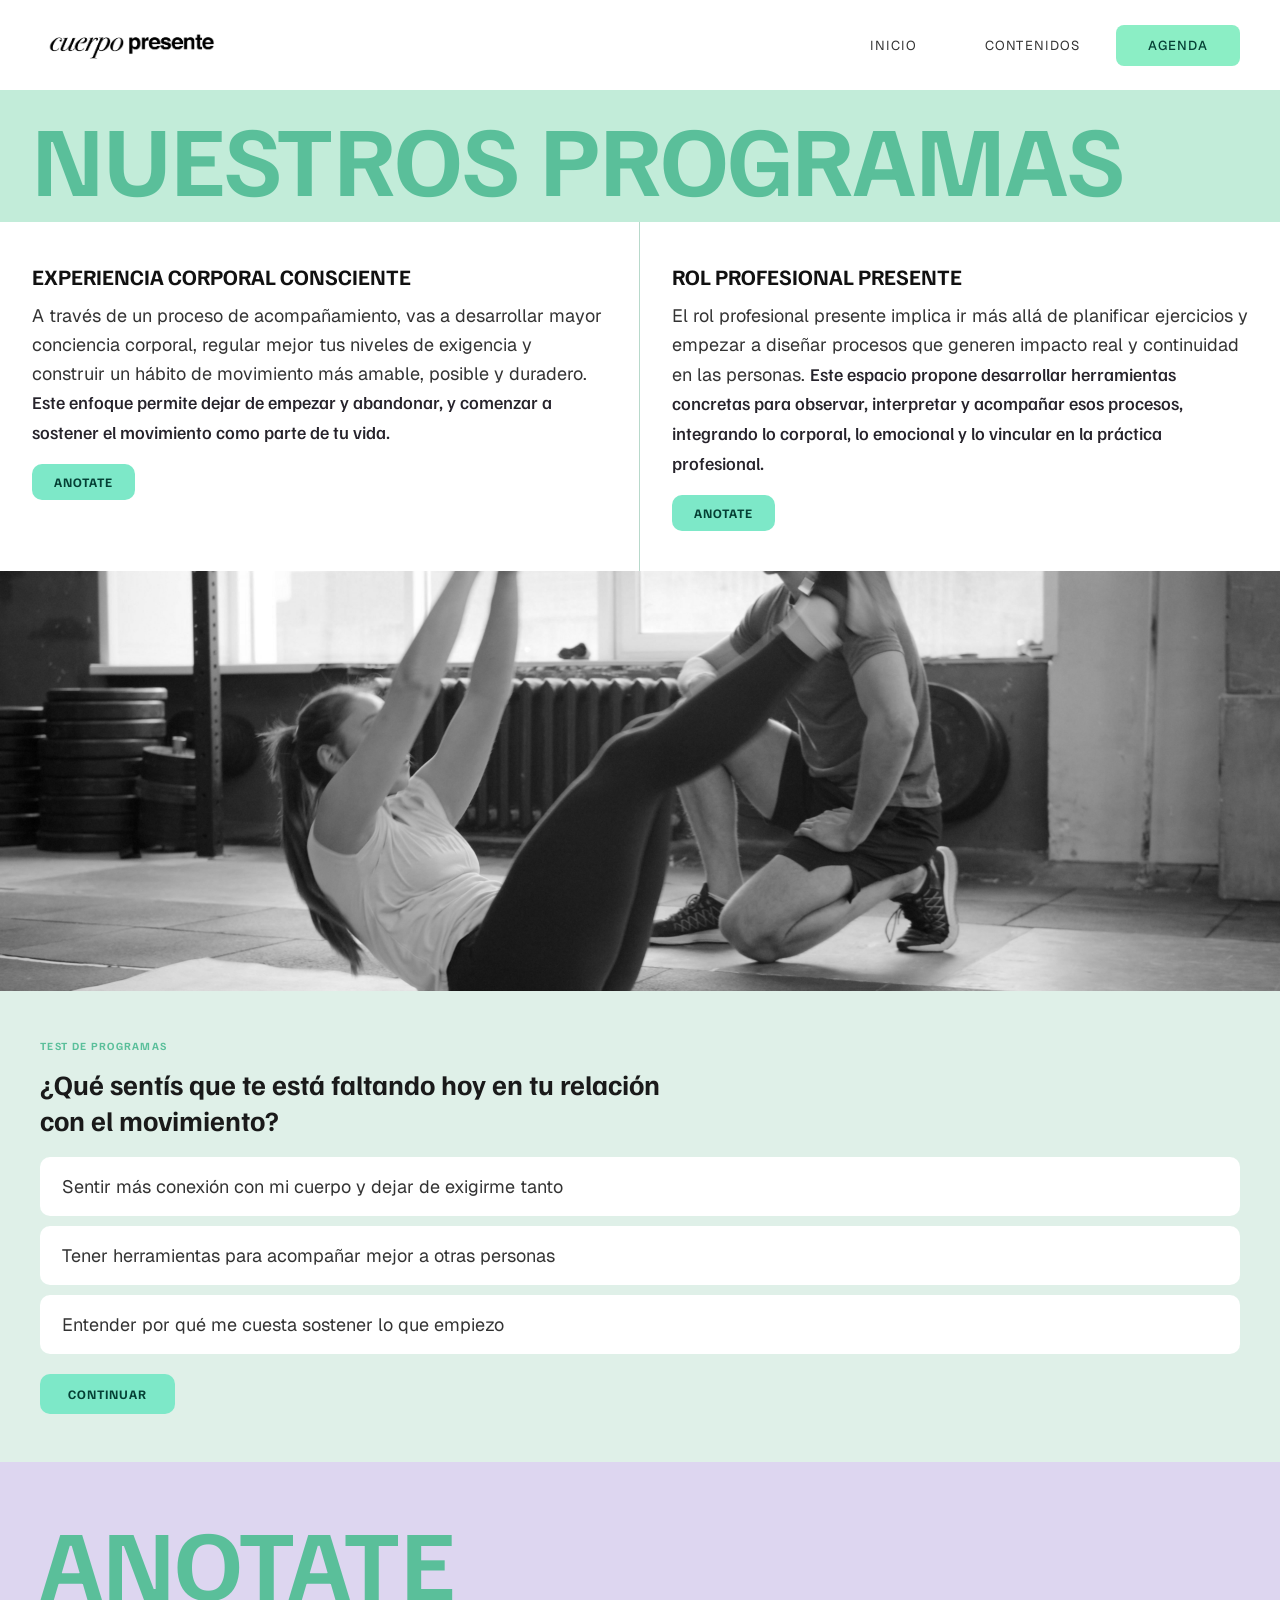
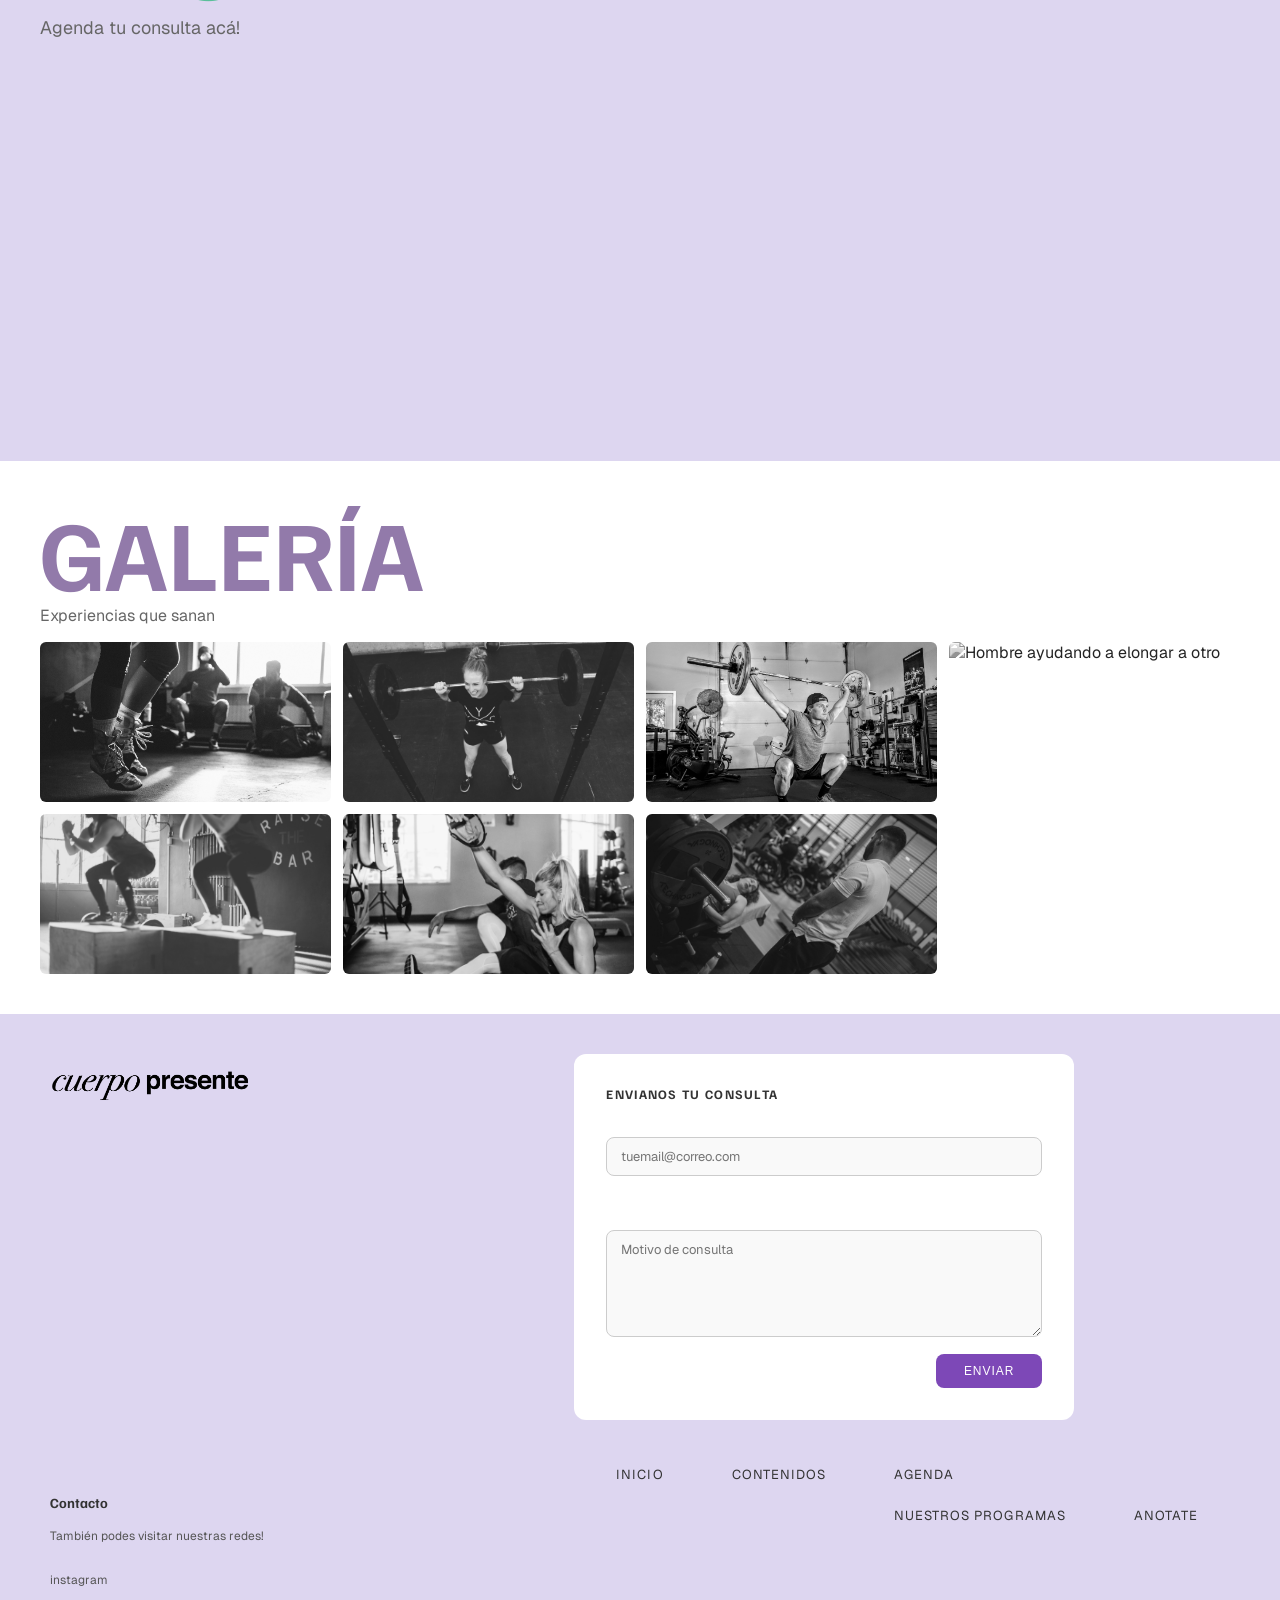
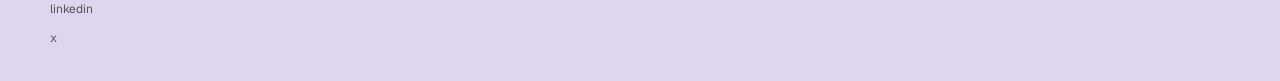
==== commit 06df6713: "html" ====
--- a/agenda/indexagenda.html
+++ b/agenda/indexagenda.html
@@ -1,54 +1,3 @@
-
-Claude terminó la respuesta
-Dijiste: codea en el css del mismo modo que ya esta las nuevas paginas en desktop y mobile, tiene en cuenta que hay un iframe, repstealo y no cambies casi el html
-Captura de pantalla 2026-05-13 a las 08.50.33.png
-
-/* fuentes */ @import url('https://fonts.googleapis.com/css2?family=Familjen+Grotesk:ital,wght@0,400..700;1,400..700&family=Geist:wght@100..900&display=swap'); /* ESTILOS BASE */ * { box-sizing: border-box; } body { margin: 0; padding: 0; font-family: "Geist", sans-serif; } p {
-PASTED
-
-<!DOCTYPE html> <html lang="es"> <head> <meta charset = "UTF-8"> <title>cuerpo presente</title> <link rel="stylesheet" href="../estilos.css"> <meta name="viewport" content="width=device-width, initial-scale=1" /> </head> <body> <heade
-PASTED
-codea en el css del mismo modo que ya esta las nuevas paginas en desktop y mobile, tiene en cuenta que hay un iframe, repstealo y no cambies casi el html
-8:53 a.m.
-Claude respondió: Analicé bien el diseño.
-
-Analizó diseño responsive, estructuró componentes y planificó CSS minimalista
-Analizó diseño responsive, estructuró componentes y planificó CSS minimalista
-Analicé bien el diseño. Veo los patrones: título en mint, cards de programas en 2 columnas desktop, sección test en verde, Anotate en lila, galería en 3/4 columnas. Voy a agregar el CSS siguiendo exactamente el sistema ya existente, con cambios mínimos al HTML (solo 4 wrappers para habilitar el grid y los fondos).
-
-Deliberó sobre crear archivos CSS y HTML completos con estilos responsivos
-Deliberó sobre crear archivos CSS y HTML completos con estilos responsivos
-Voy a crear el CSS con las adiciones y el HTML con los wrappers mínimos.
-
-Preparó modificaciones HTML mínimas con envoltorios adicionales
-Preparó modificaciones HTML mínimas con envoltorios adicionales
-Qué hice y por qué:
-CSS (agenda-css-additions.css) — pegalo al final de estilos.css. El bloque @media de adentro lo fusionás con el que ya tenés. Sigue exactamente el mismo sistema:
-#programas h2 → mismo patrón que #nuestros h2 (mint bg / teal text, 55px mobile → 100px desktop)
-.programas-cards → flex-direction: column mobile, grid 1fr 1fr desktop, igual que .formacion-cols
-#test → fondo 
-#dff0e8 igual que #recursos
-#anotate h2 → 55px/100px, color 
-#5abf9a, igual que todos los títulos de sección
-#galeria → fondo blanco, 
-#927aaa para el h2, .galeria-grid en 3 cols mobile / 4 cols desktop
-HTML (indexagenda.html) — 4 cambios mínimos:
-class="actual" en el link de Agenda (nav activo, como en las otras páginas)
-div.programas-cards + div.programa-card → envuelve las dos tarjetas para habilitar el grid
-section#test → envuelve el quiz para darle fondo y padding
-section#galeria + class="galeria-grid" en la ul → habilita el grid de imágenes
-
-Agenda css additions
-Código · CSS 
-
-Indexagenda
-Código · HTML 
-
-
-
-Claude es IA y puede cometer errores. Por favor, verifica nuevamente las respuestas.
-Indexagenda · HTML
-Copiar
 
 <!DOCTYPE html>
 <html lang="es">
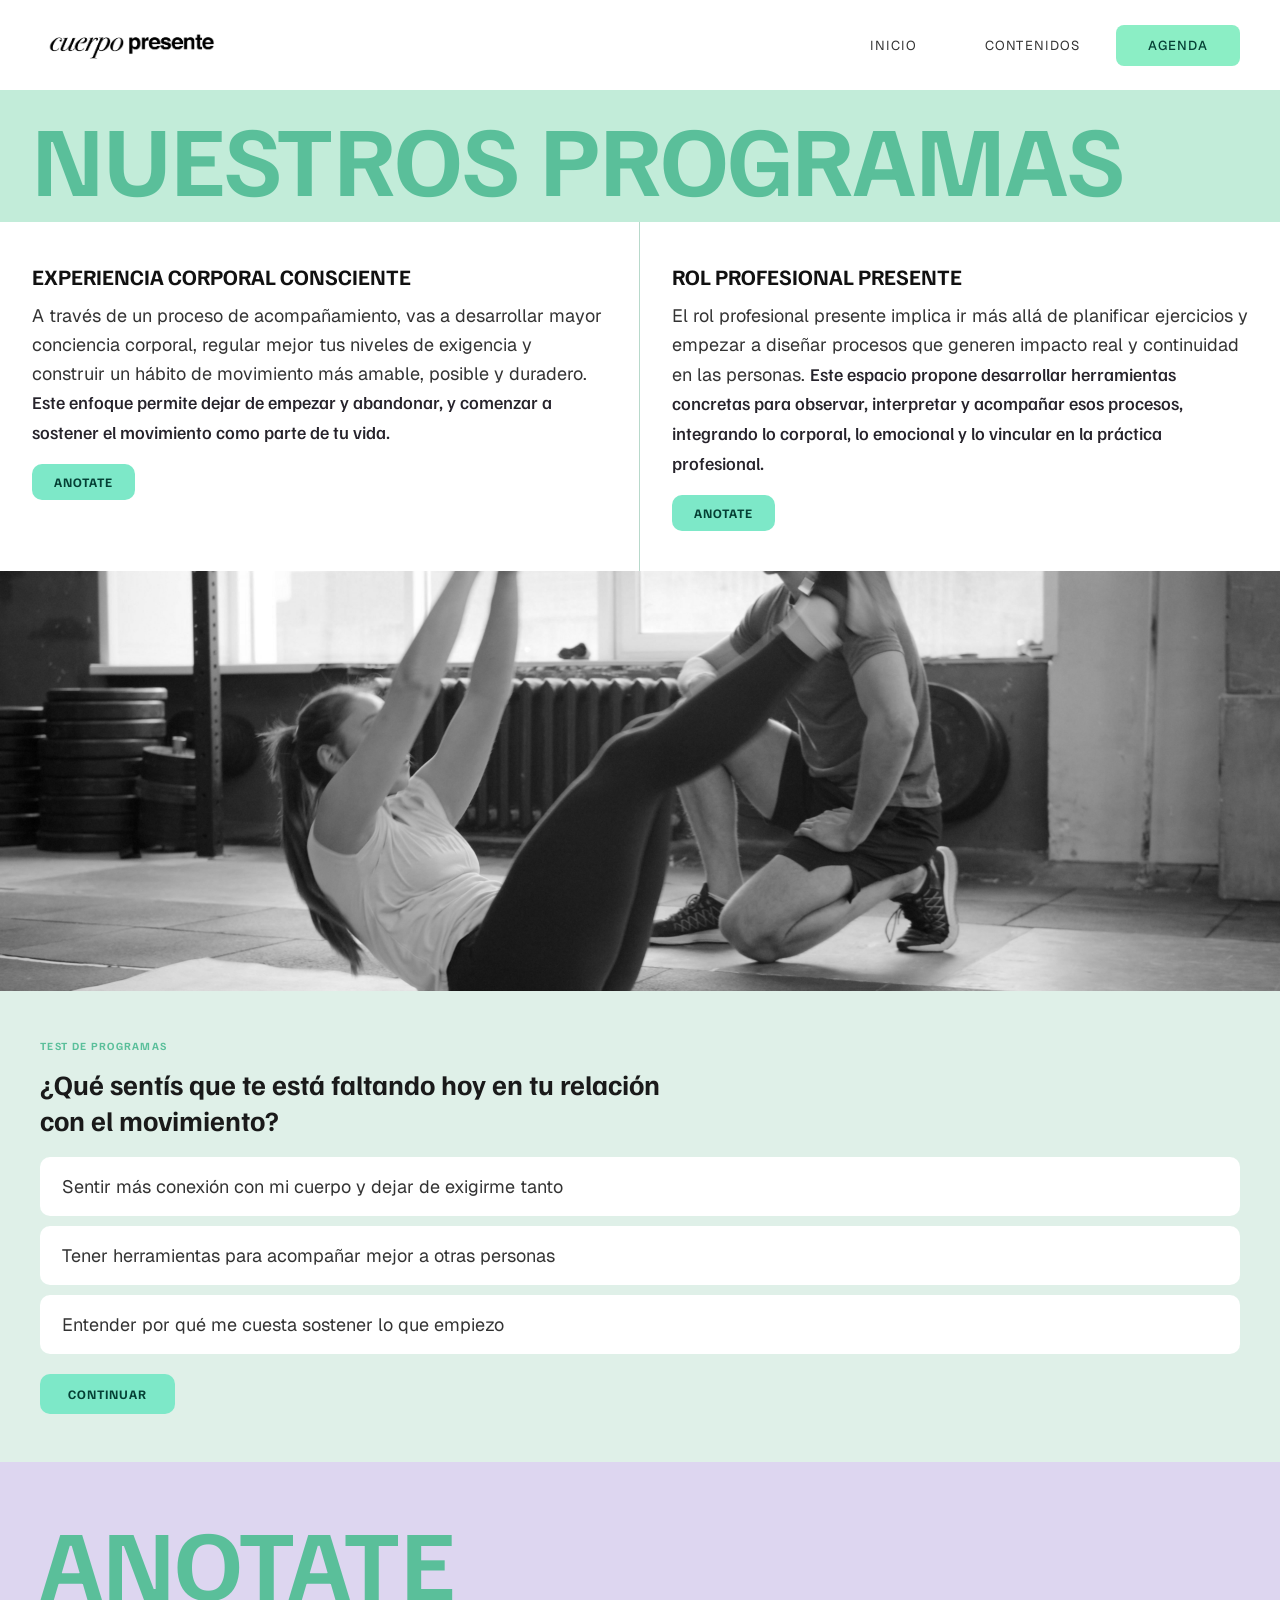
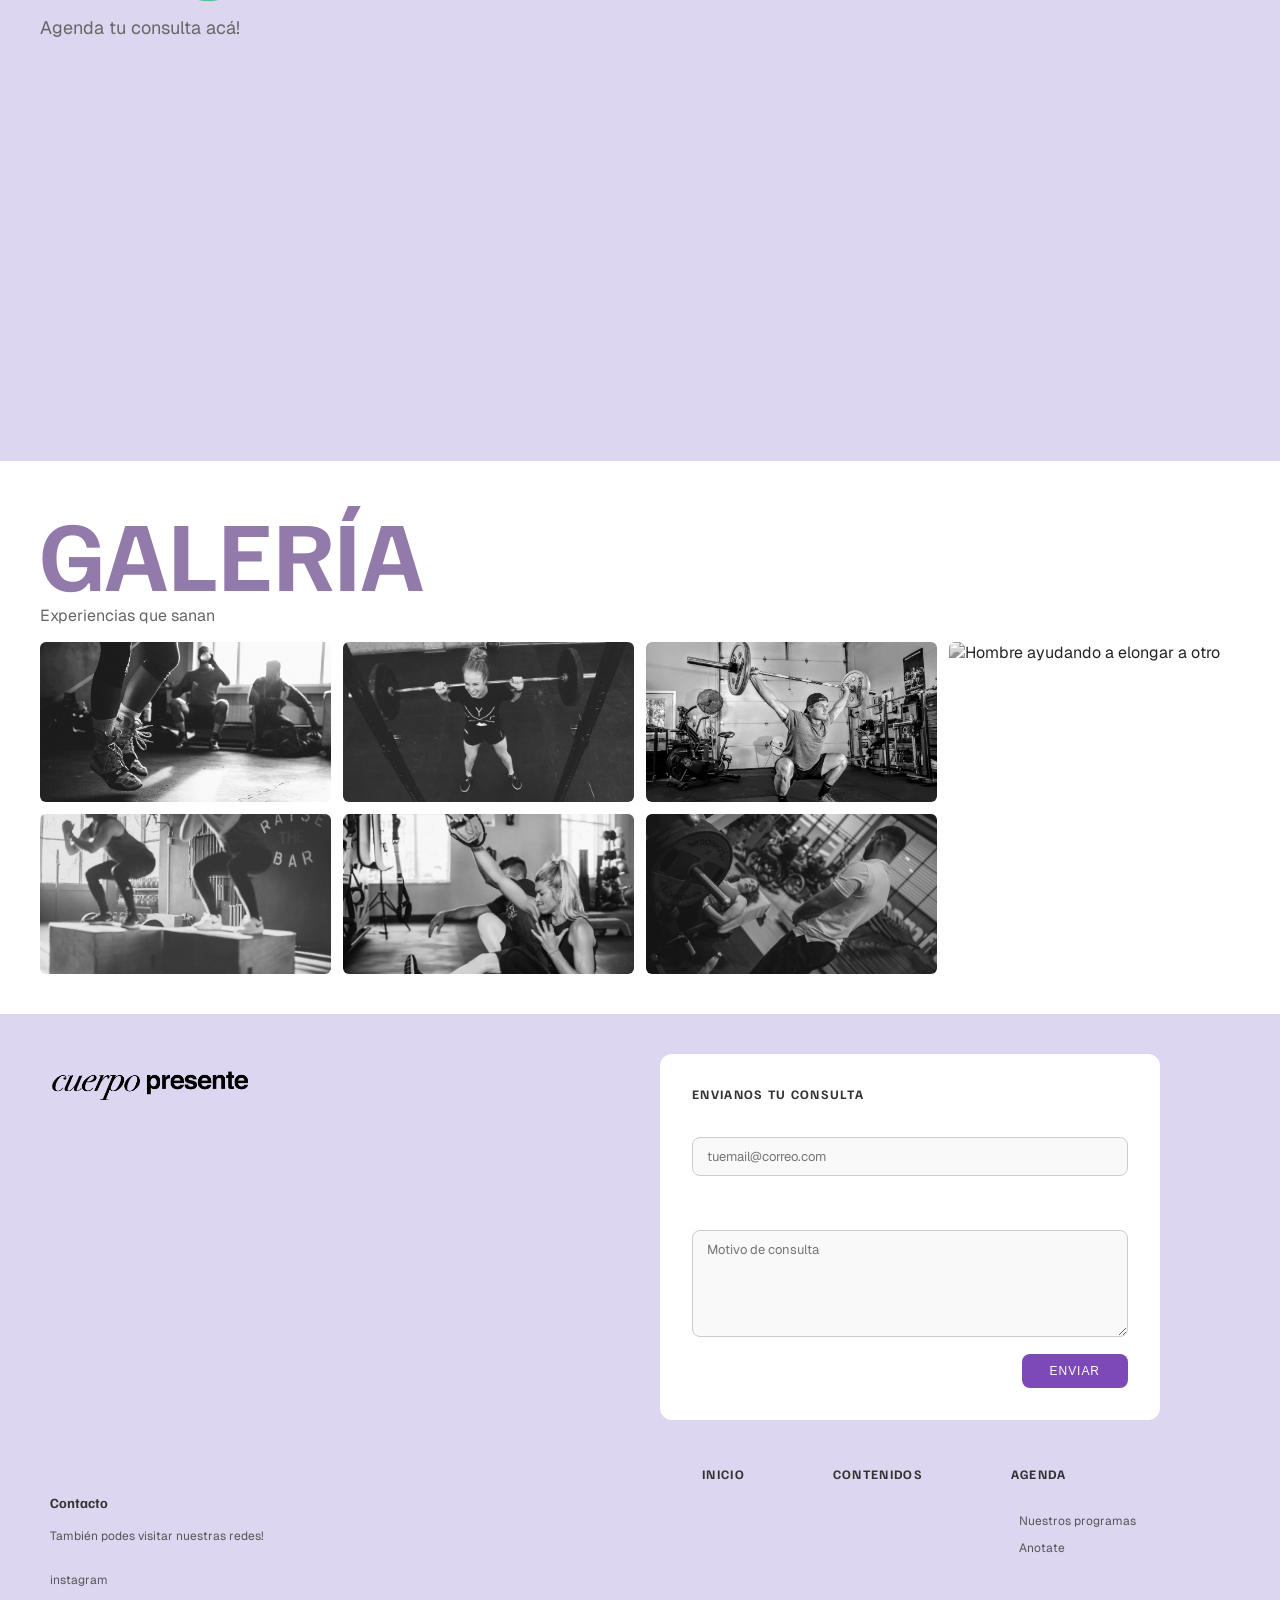
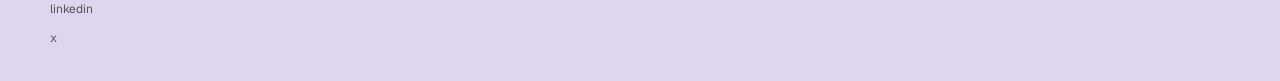
==== commit 66de5355: "Update indexagenda.html" ====
--- a/agenda/indexagenda.html
+++ b/agenda/indexagenda.html
@@ -104,7 +104,6 @@
          </ul>
          </div>
          <nav id="footer">
-         <div id="foot">
             <ul> 
                 <li> <a href="../index.html"> Inicio </a>
                 </li>
@@ -116,8 +115,7 @@
                     <li> <a href="#anotate">  Anotate </a></li>
                 </ul></li>
             </ul>
-         </div>
           </nav>
         </footer>        
 </body>
-</html>+</html>
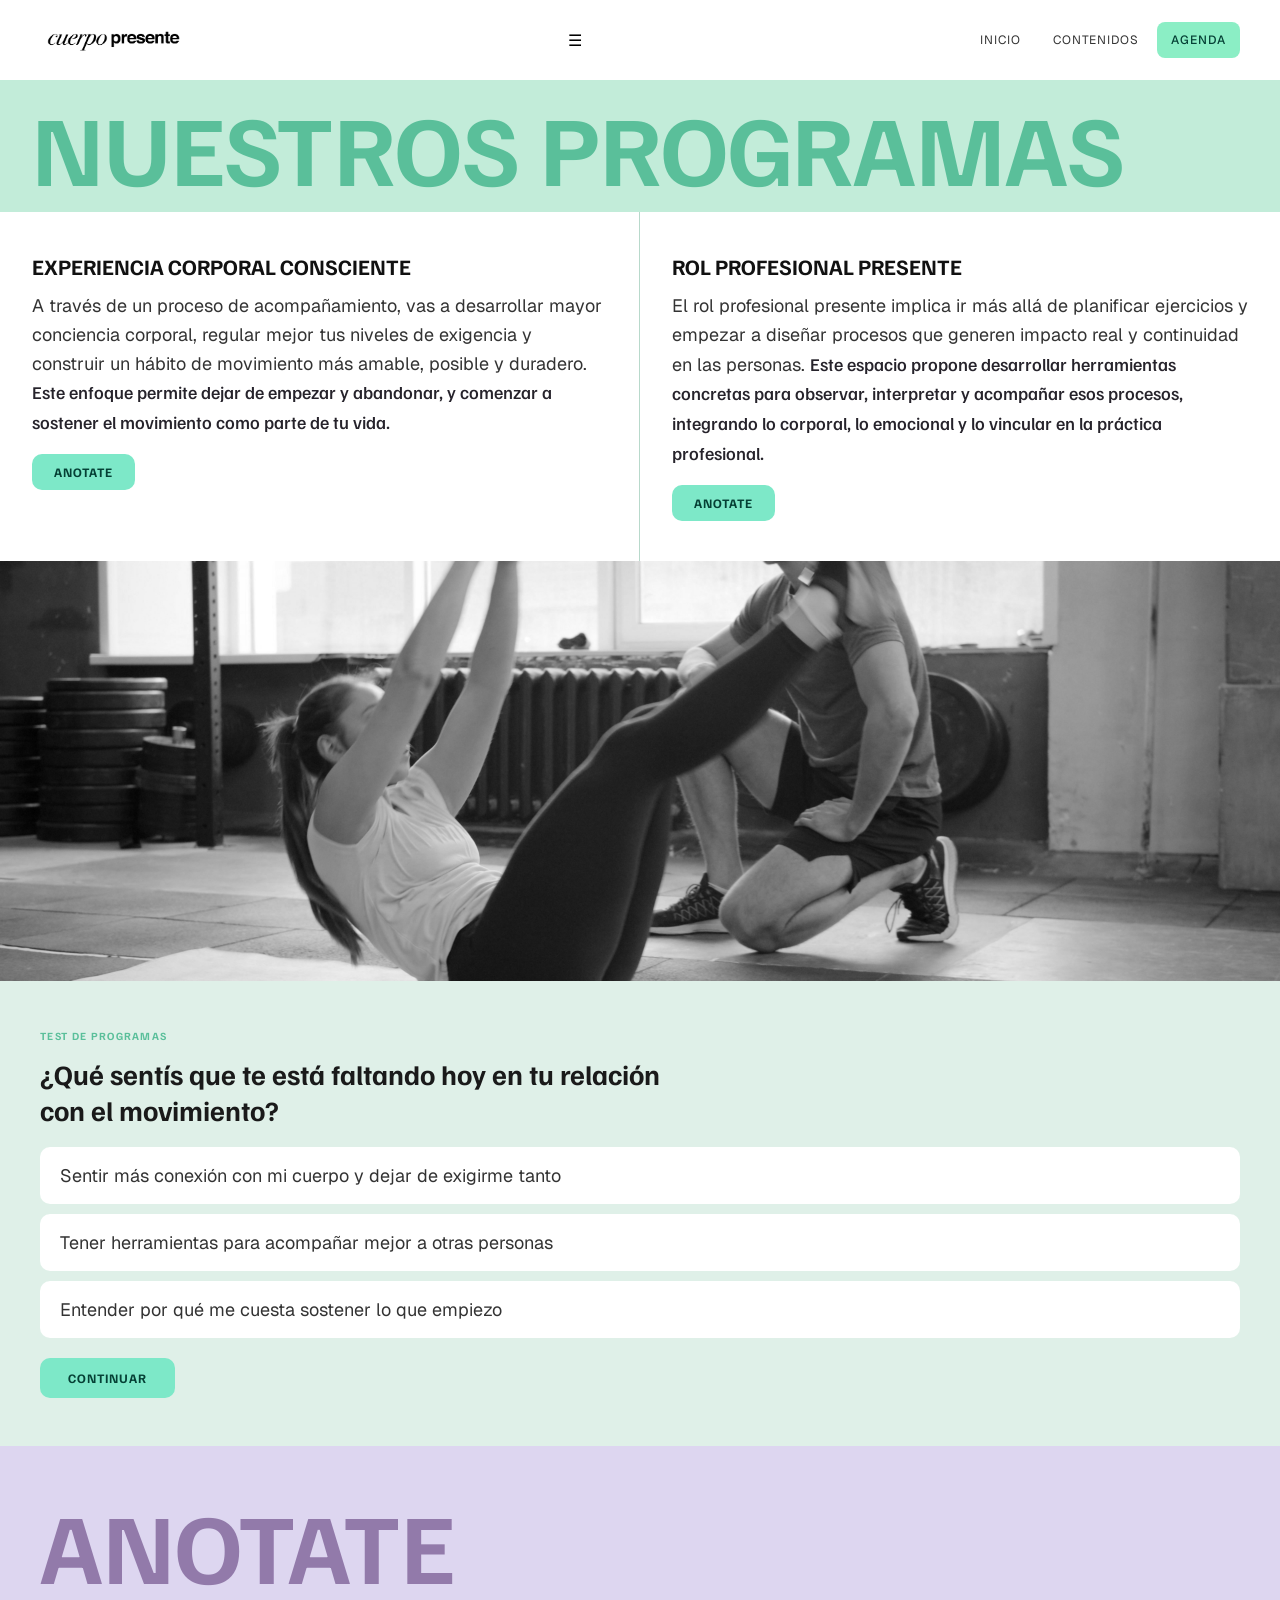
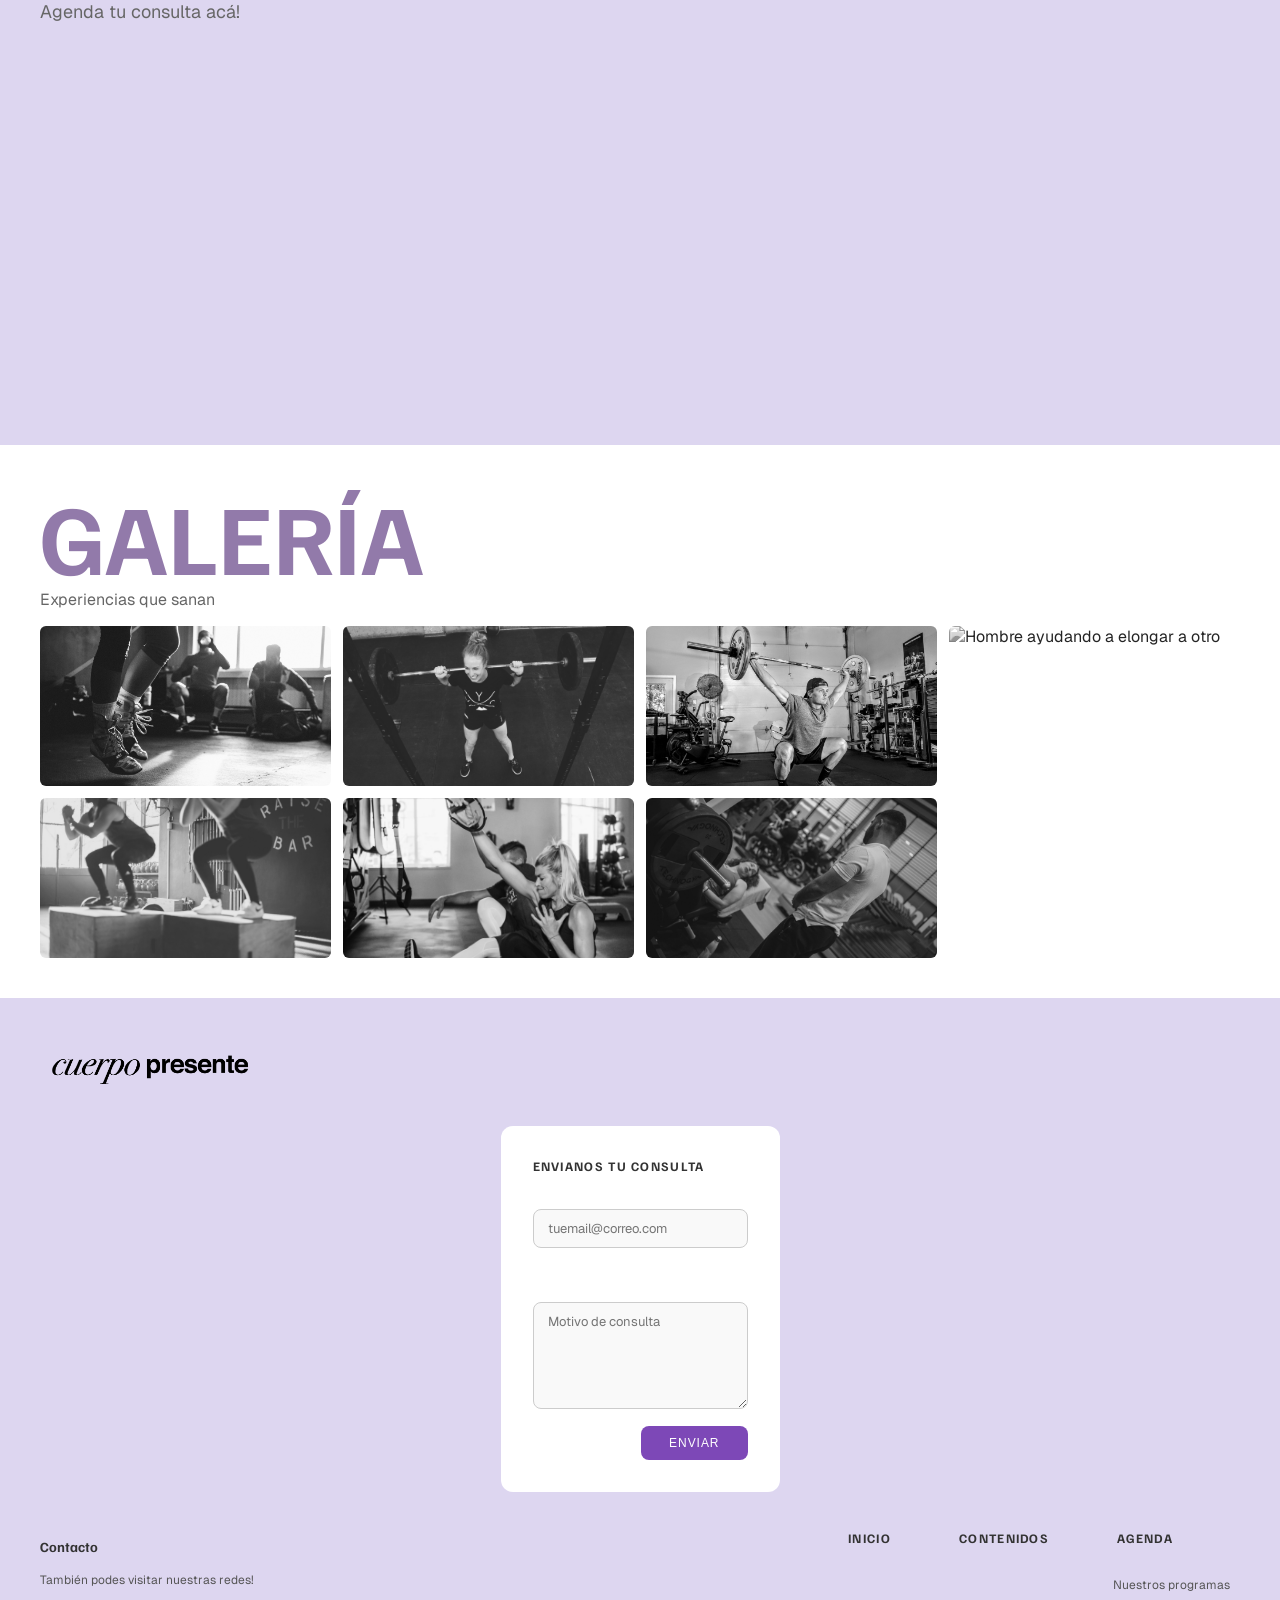
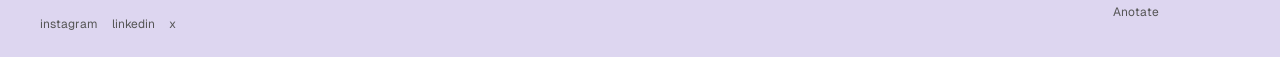
==== commit 3a36d09e: "Update indexagenda.html" ====
--- a/agenda/indexagenda.html
+++ b/agenda/indexagenda.html
@@ -11,7 +11,11 @@
    <header>
                  <div id="logo"> 
               <a href="../index.html"><img src="../img/logocuerpo-01.png" width="auto" height="50"  alt="logo cuerpo presente"> </a>
-                   </div>
+                   </div
+
+                       <button class="menu-toggle" id="menu-toggle">
+        ☰
+    </button>
             <nav>
                 <ul>
                 <li> <a href= "../index.html"> Inicio </a></li>
--- a/estilos.css
+++ b/estilos.css
@@ -69,6 +69,11 @@
     padding: 16px 20px;
     background: #fff;
 }
+
+ .menu-toggle{
+        display:block;
+    }
+
  
 #logo {
     display: flex;
@@ -79,7 +84,7 @@
     height: 40px;
     width: auto;
 }
- 
+
 nav ul {
     display: flex;
     list-style: none;
@@ -107,8 +112,31 @@
     color: #054035;
     font-weight: 500;
 }
- 
+#menu-toggle {
+    display: flex;
+    flex-direction: column;
+    justify-content: center;
+    gap: 5px;
+    background: none;
+    border: none;
+    cursor: pointer;
+    padding: 4px;
+}
+ 
+#menu-toggle span {
+    display: block;
+    width: 22px;
+    height: 2px;
+    background-color: #333;
+    border-radius: 2px;
+}
+ 
+nav {
+    display: none;
+}
 /* HOME mobile */
+
+
  
 /* Movimiento consciente */
 #movimiento h1 {
@@ -837,14 +865,8 @@
     padding: 14px 16px;
     font-size: 16px;
     color: #333;
-    cursor: pointer;
-    border: 2px solid transparent;
     font-family: "Geist", sans-serif;
-    transition: border-color 0.15s;
-}
- 
-#opciones ul li:hover {
-    border-color: #7de8c8;
+    line-height: 1.4;
 }
  
 #btn {
@@ -869,7 +891,7 @@
 }
  
 #anotate h2 {
-    color: #5abf9a;
+    color: #927aaa;
     font-size: 55px;
     font-weight: 900;
     text-transform: uppercase;
@@ -938,11 +960,28 @@
     filter: grayscale(100%);
     display: block;
 }
- 
+ @media (min-width: 500px) {
+    h1,h2,h3 { 
+        font-size: 70px;
+    }
+    #menu-toggle {
+    display: none;
+}
+ 
+nav {
+    display: block;
+}
+ }
 
 /* ESTILOS DESKTOP */
-@media (min-width: 760px) {
-
+@media (min-width: 960px) {
+#menu-toggle {
+    display: none;
+}
+ 
+nav {
+    display: block;
+}
  p{ 
   font-size:18px;
  }
@@ -951,15 +990,16 @@
     header {
         padding: 20px 40px;
     }
- 
-    #logo img {
-        height: 50px;
-    }
- 
-    nav ul li a {
-        padding: 12px 32px;
-        font-size: 13px;
-    }
+
+/* HAMBURGUESA */
+
+#menu-toggle {
+    display: none;
+}
+ 
+nav {
+    display: block;
+}
  
     /* Movimiento desktop */
     #movimiento h1 {
@@ -1231,7 +1271,7 @@
     }
  
     /* Test desktop */
-    #test {
+   #test {
         padding: 48px 40px;
     }
  
@@ -1248,6 +1288,24 @@
     /* Anotate desktop */
     #anotate {
         padding: 48px 40px;
+		color: #927aaa;
+    }
+ 
+    #anotate h2 {
+        font-size: 100px;
+    }
+ 
+    #anotate h4 {
+        font-size: 18px;
+    }
+ #anotate iframe {
+    display: block;
+        min-width: 700px;
+        align-content: center;
+    }
+    /* Anotate desktop */
+    #anotate {
+        padding: 48px 40px;
     }
  
     #anotate h2 {
@@ -1280,72 +1338,75 @@
         height: 160px;
     }
  
-
-    /* Footer desktop */
-    footer {
-        padding: 40px 40px 24px;
-        display: grid;
-        grid-template-columns: 1fr 1fr;
-        gap: 24px 40px;
-    }
- 
-    footer > a {
-       
-        margin-bottom: 0;
-    }
- 
-    footer form {
-       
-        max-width: 500px;
-        margin: 0;
-        padding: 32px;
-    }
- 
-    #contacto-redes {
-       display: flex;
-flex-direction: column;
-margin-bottom: 0;
-padding: 10px;
-gap: 10px;
-     margin-top:40px;
-    }
- #contacto-redes > ul {
-display: flex;
-gap: 8px;
-flex-direction: column;
-}
- 
-    #footer {
-    
-        border-top: none;
-        padding-top: 0;
-    }
- 
-    #footer > ul {
-        display: flex;
-    flex-direction:row;
-        gap: 24px;
-     margin:10px;
-		margin-right: 50px;
-     
-    }
- 
-    #footer > ul > li > ul {
-        font-size: 13px;
-        letter-spacing: 0.15em;
-     display:flex;
-     flex-direction:column;
-     gap:5px;
-     margin-left:30px;
-    }
-#foot { 
- display: flex;
-	flex-direction: row;
-	flex-wrap: wrap;
-	justify-content: space-between;
-	align-items: baseline;
-	align-content: flex-start;
- margin:10px;
+/* Footer desktop */
+footer {
+    padding: 40px 40px 24px;
+    display: flex;
+    flex-wrap: wrap;
+    align-items: flex-end;
+}
+
+footer > a {
+    flex: 0 0 100%;
+    order: 0;
+    margin-bottom: 28px;
+}
+
+footer form {
+    order: 1;
+
+    max-width: 1000px;
+    margin: 0 auto;
+    margin-bottom: 28px;
+    padding: 32px;
+}
+
+/* separador invisible: ocupa un renglón entero entre el form y el contacto */
+footer::after {
+    content: '';
+    flex: 0 0 100%;
+    order: 2;
+}
+
+#contacto-redes {
+    order: 3;
+    flex: 0 0 auto;
+    display: flex;
+    flex-direction: column;
+    gap: 10px;
+    padding: 0;
+    margin: 0;
+}
+
+#contacto-redes > ul {
+    display: flex;
+    gap: 14px;
+    flex-direction: row;
+}
+
+#footer {
+    order: 3;
+    flex: 1;
+    border-top: none;
+    padding-top: 0;
+    display: flex;
+    justify-content: flex-end;
+}
+
+#footer > ul {
+    display: flex;
+    flex-direction: row;
+    gap: 40px;
+    margin: 0;
+}
+
+#footer > ul > li > ul {
+    font-size: 13px;
+    letter-spacing: 0.15em;
+    display: flex;
+    flex-direction: column;
+    gap: 5px;
+    margin-top: 8px;
 }
 
   }
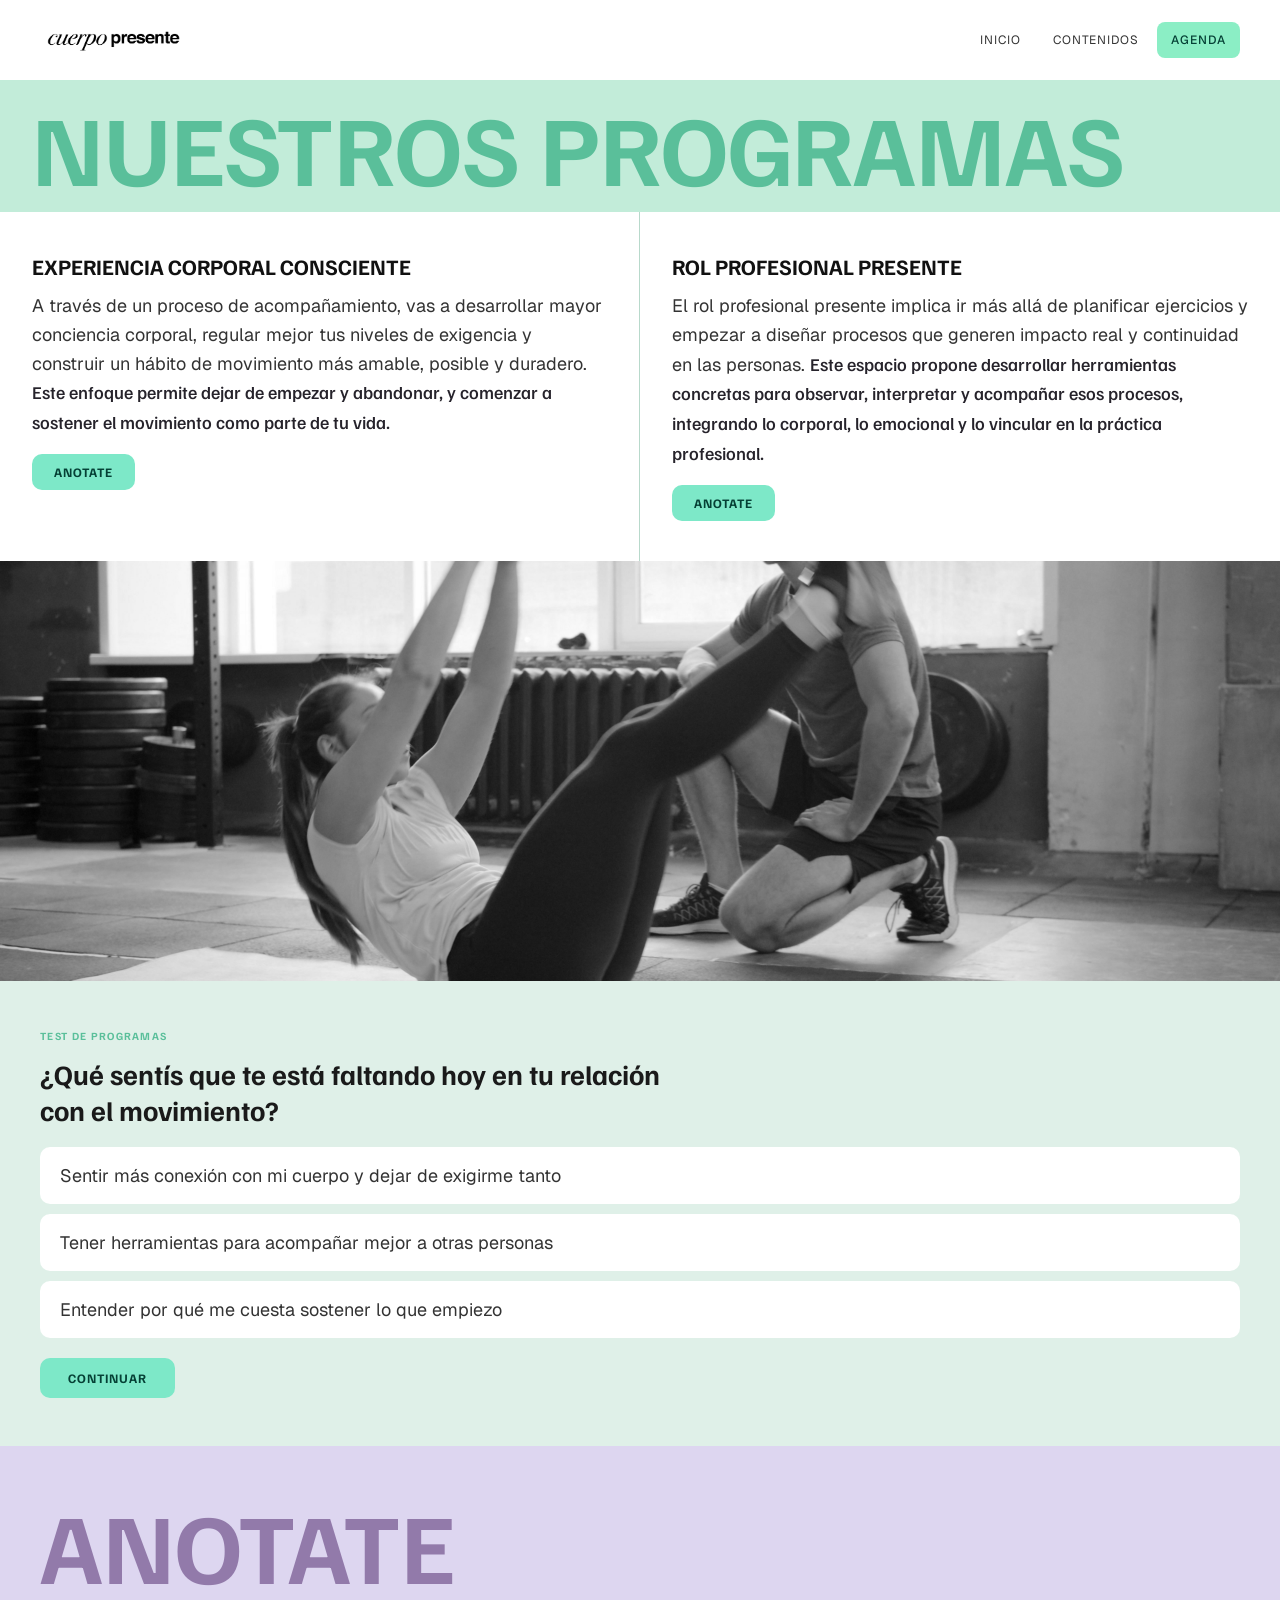
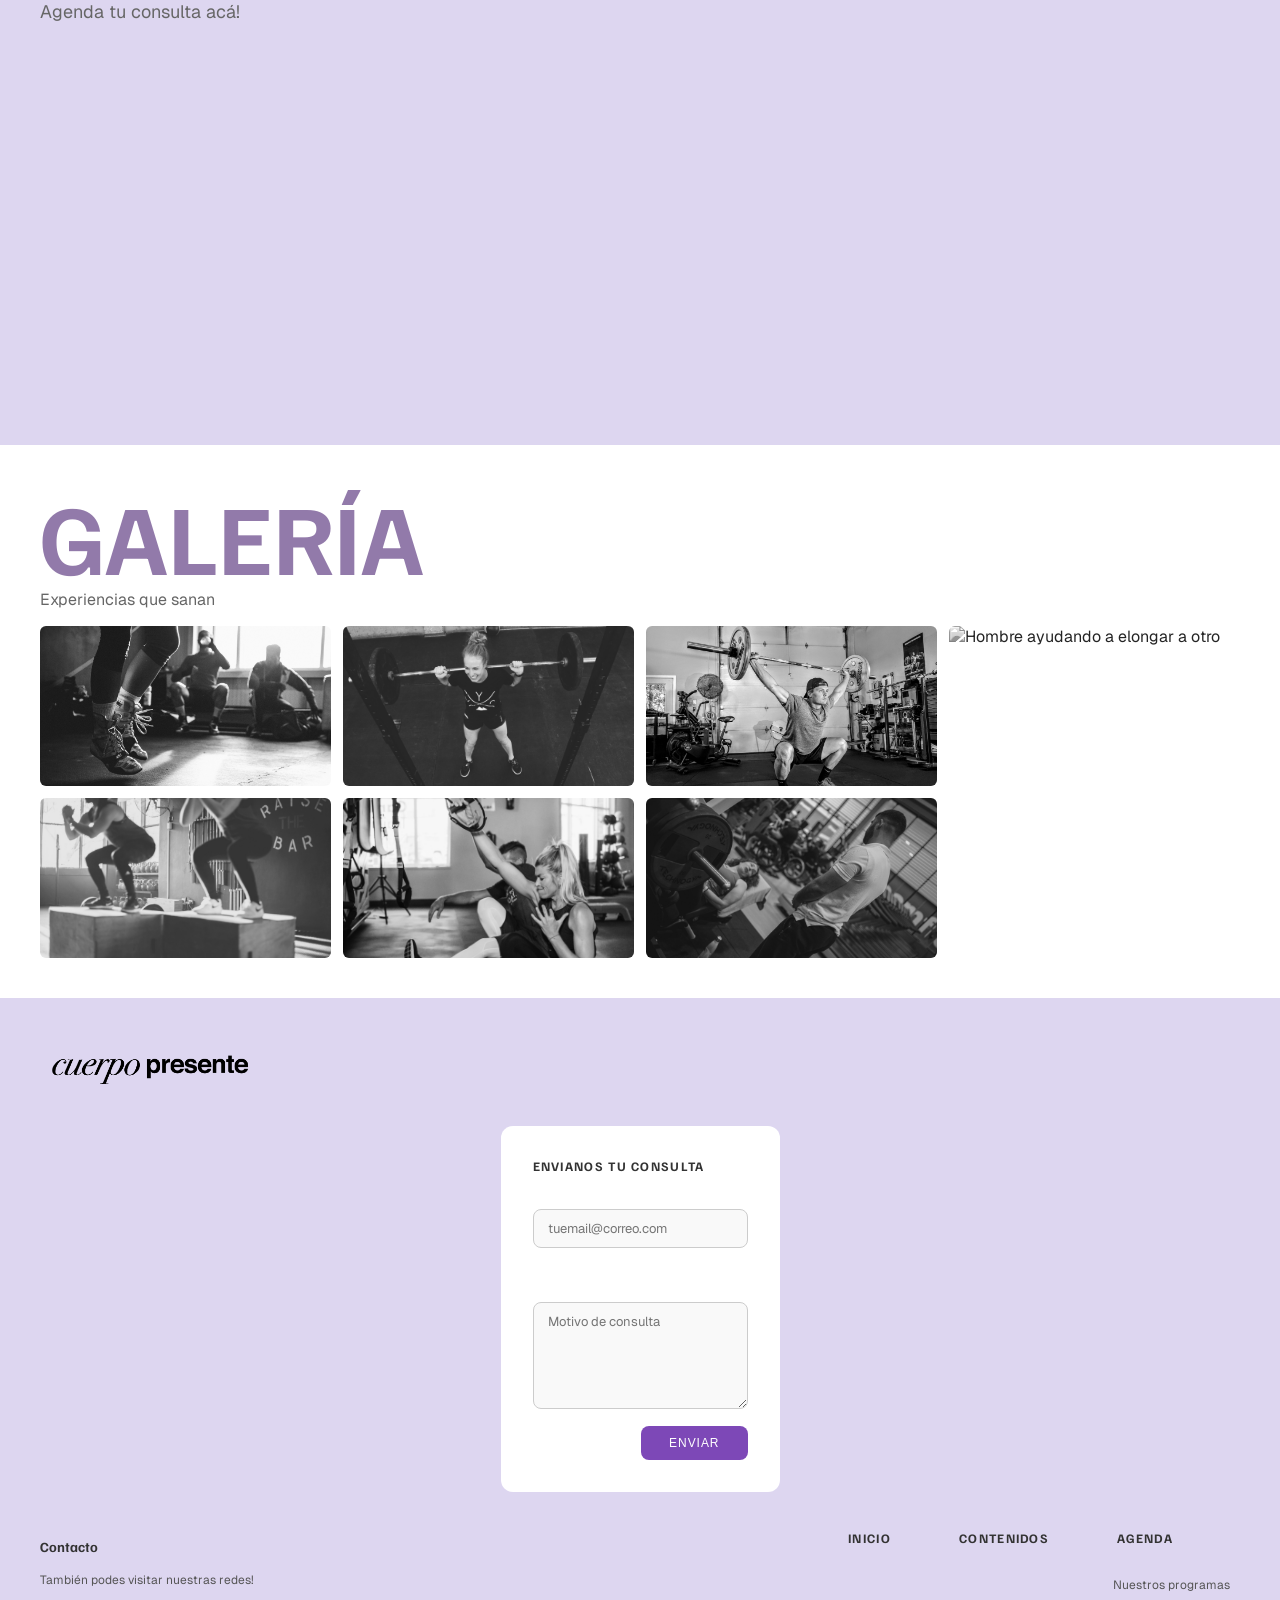
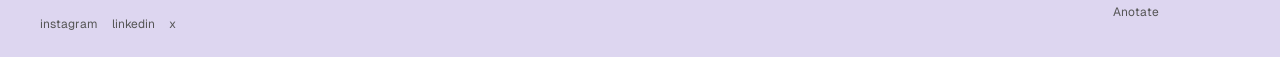
==== commit 5a84304f: "div" ====
--- a/agenda/indexagenda.html
+++ b/agenda/indexagenda.html
@@ -11,9 +11,8 @@
    <header>
                  <div id="logo"> 
               <a href="../index.html"><img src="../img/logocuerpo-01.png" width="auto" height="50"  alt="logo cuerpo presente"> </a>
-                   </div
-
-                       <button class="menu-toggle" id="menu-toggle">
+                 </div>
+    <button class="menu-toggle" id="menu-toggle">
         ☰
     </button>
             <nav>
